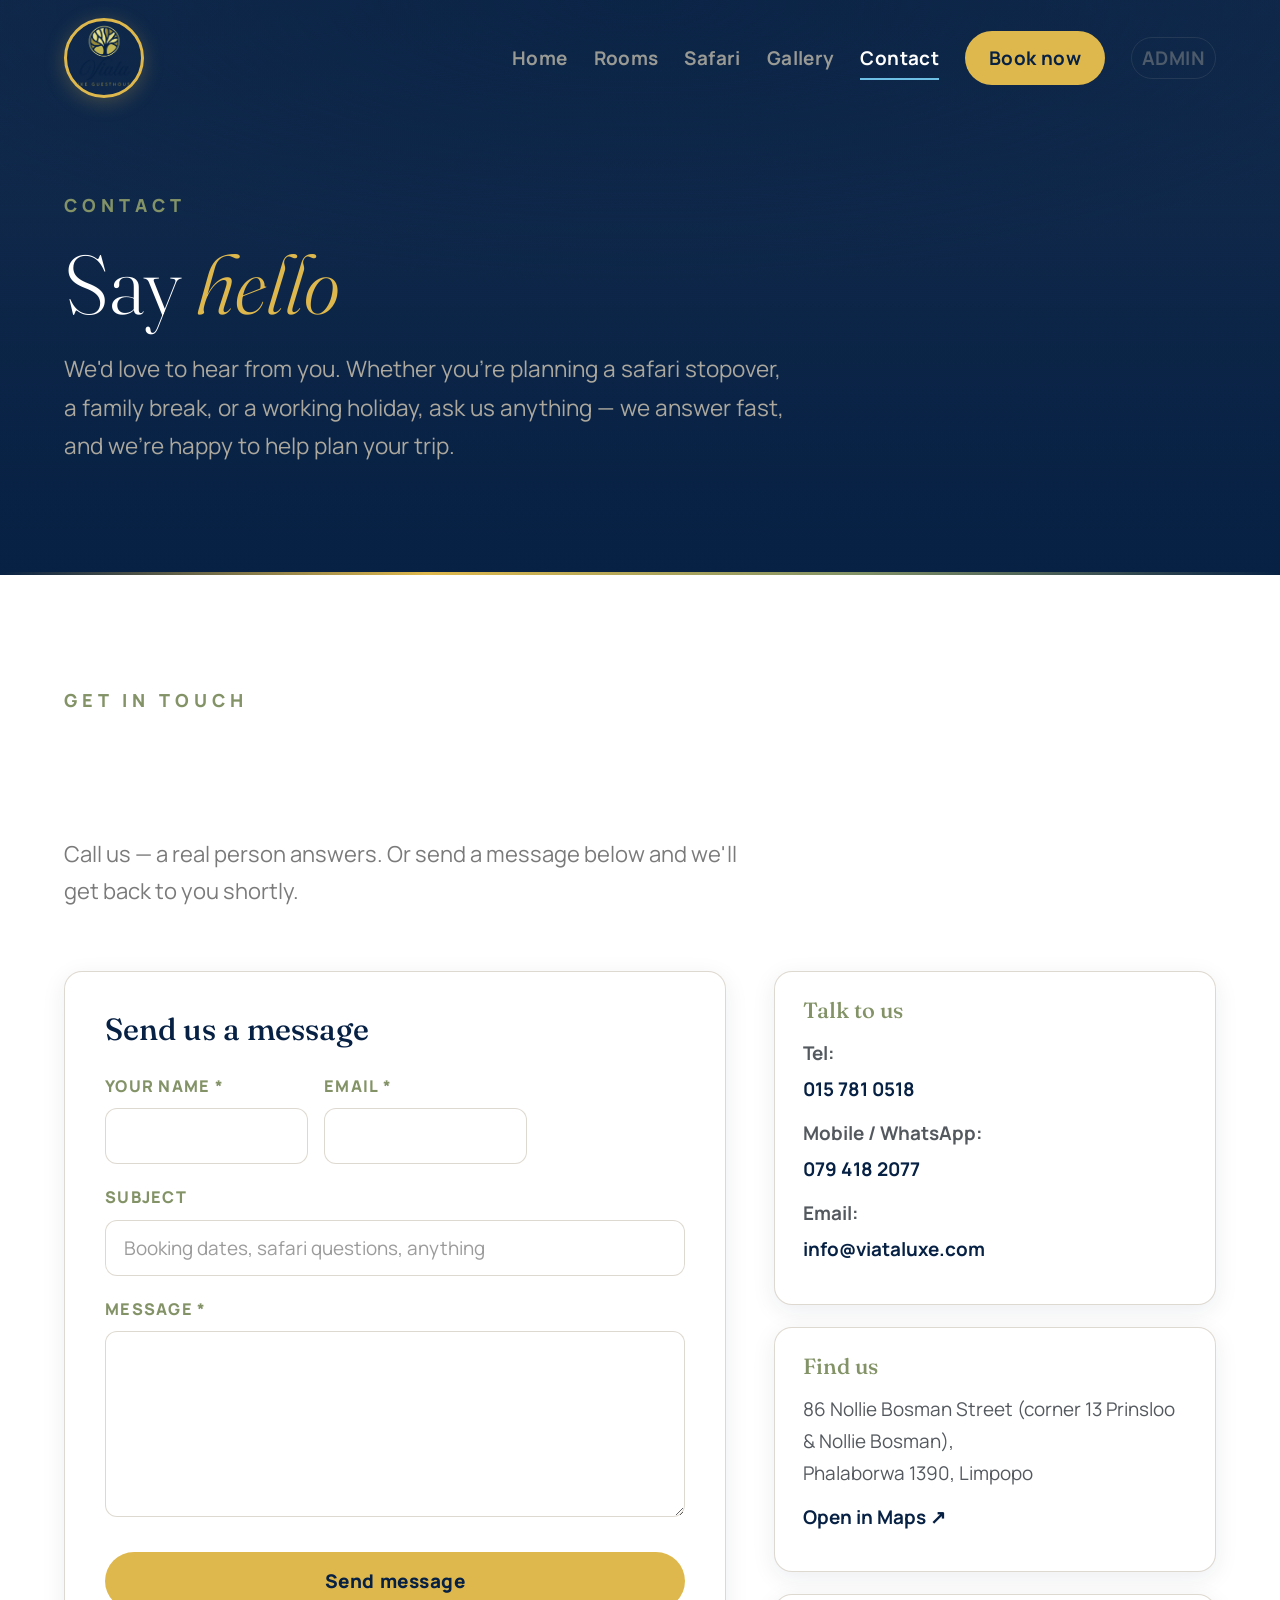
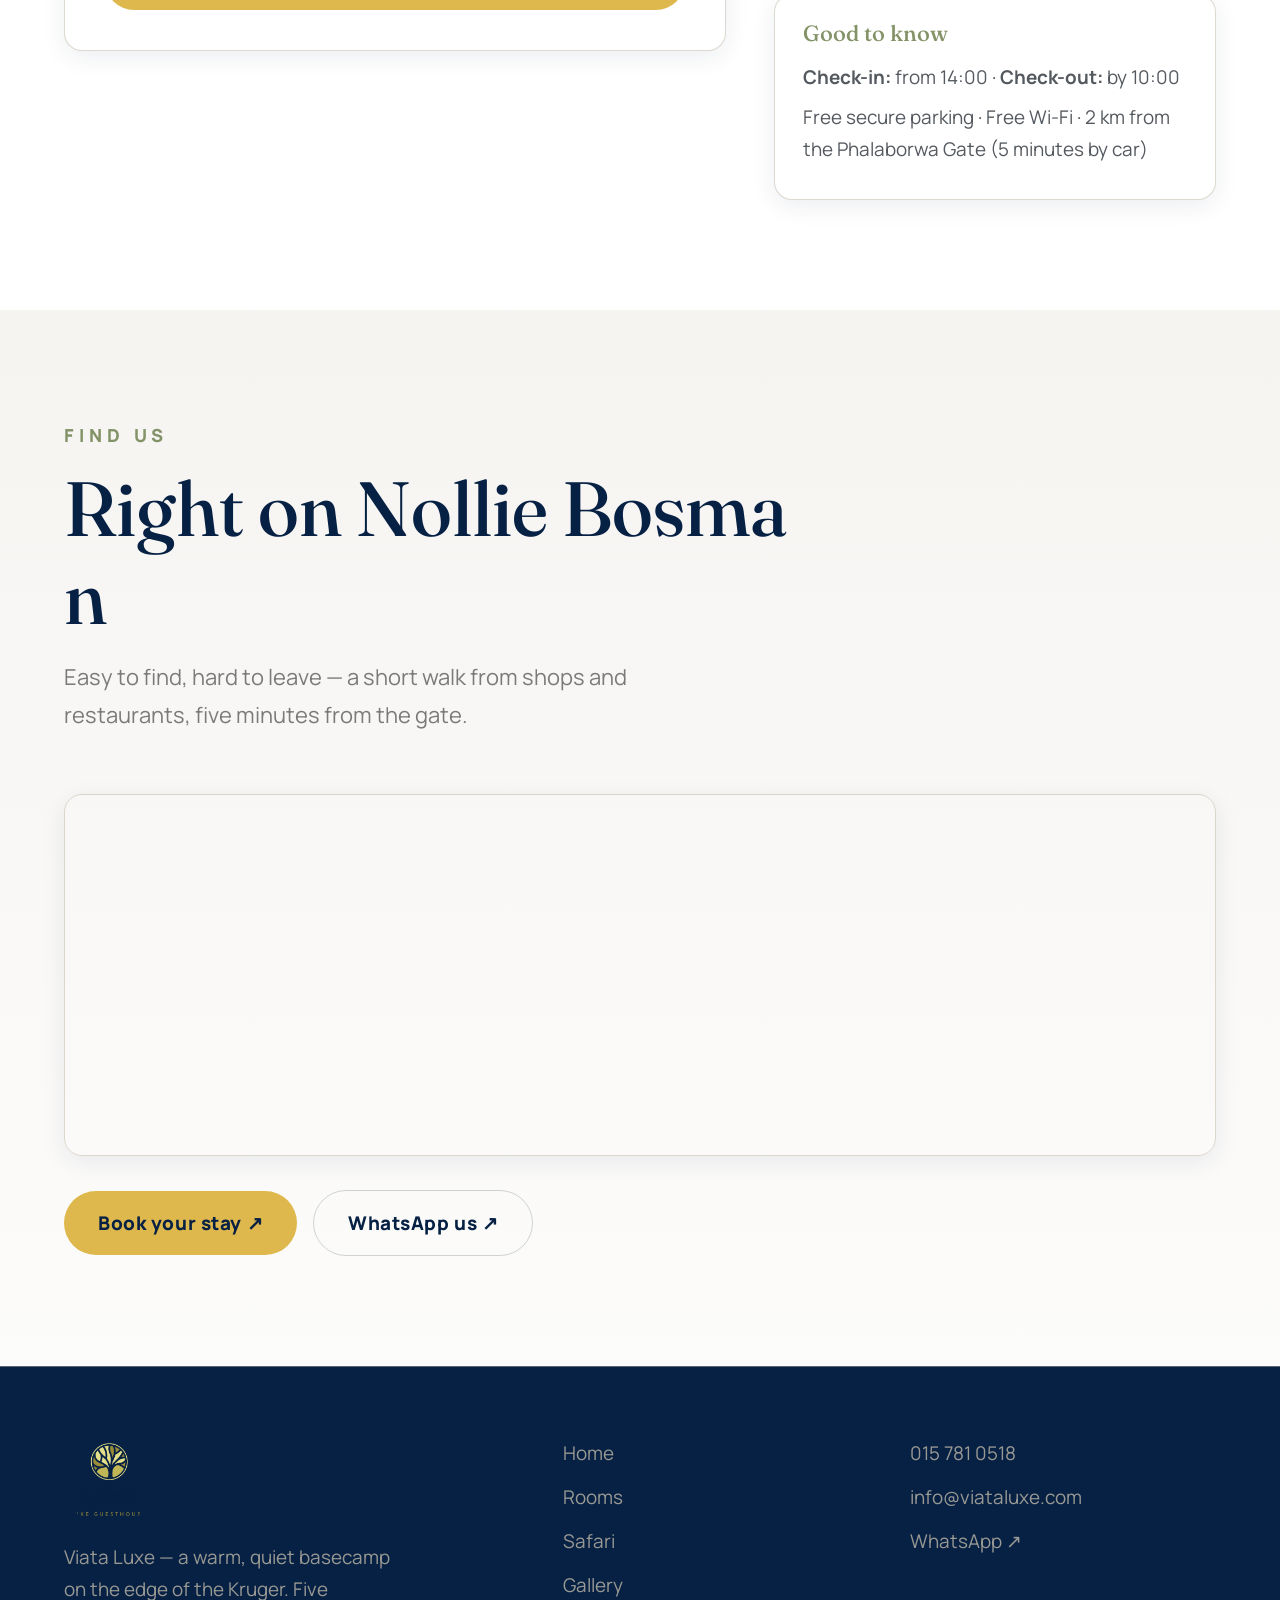
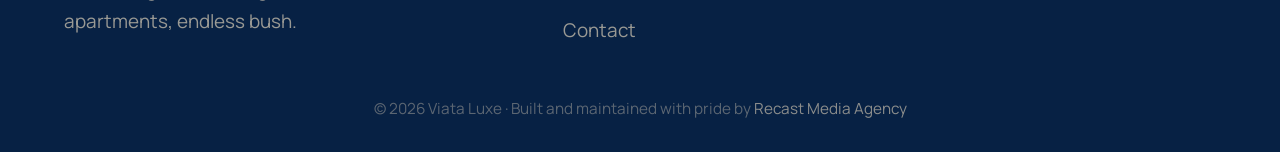
==== html/contact.html @ f4232fa0 "Add hero image slideshows to safari & gallery pages, admin nav link, responsive enhancements - Added" ====
<!DOCTYPE html>
<html lang="en">
<head>
  <meta charset="UTF-8">
  <meta name="viewport" content="width=device-width, initial-scale=1.0">
  <title>Contact — Viata Luxe · Self-Catering Apartments in Phalaborwa</title>
  <meta name="description" content="Contact Viata Luxe in Phalaborwa — call 015 781 0518, WhatsApp 079 418 2077 or write to info@viataluxe.com. 86 Nollie Bosman Street, Phalaborwa 1390, 2 km from the Kruger's Phalaborwa Gate.">
  <meta name="theme-color" content="#072144">
  <link rel="icon" type="image/png" href="../images/logo-official.png">
  <link rel="preconnect" href="https://fonts.googleapis.com">
  <link rel="preconnect" href="https://fonts.gstatic.com" crossorigin>
  <link href="https://fonts.googleapis.com/css2?family=Fraunces:ital,opsz,wght@0,9..144,300..700;1,9..144,300..700&family=Manrope:wght@300..800&display=swap" rel="stylesheet">
  <link rel="stylesheet" href="../css/style.css">
</head>
<body>
  <a class="skip-link" href="#main">Skip to content</a>
  <div class="progress" aria-hidden="true"><span id="progressBar"></span></div>

  <header class="nav" id="nav">
    <div class="nav__inner">
      <a class="nav__brand" href="index.html" aria-label="Viata Luxe — home">
        <img class="nav__logo" src="../images/logo-official.png" alt="Viata Luxe Guesthouse" width="80" height="80">

      </a>
      <button class="nav__toggle" id="navToggle" aria-expanded="false" aria-controls="navMenu" aria-label="Open menu">
        <span></span><span></span><span></span>
      </button>
      <nav class="nav__menu" id="navMenu" aria-label="Primary">
        <a href="index.html">Home</a>
        <a href="rooms.html">Rooms</a>
        <a href="safari.html">Safari</a>
        <a href="gallery.html">Gallery</a>
        <a href="contact.html" aria-current="page">Contact</a>
        <a href="contact.html" class="nav__cta">Book now</a>
        <a href="admin/" class="nav__admin" aria-label="Admin area">Admin</a>
      </nav>
    </div>
  </header>

  <main id="main">

    <!-- ============ Page hero ============ -->
    <section class="page-hero" aria-label="Contact Viata Luxe">
      <div class="page-hero__inner">
        <p class="eyebrow">Contact</p>
        <h1 class="page-hero__title">Say <em>hello</em></h1>
        <p class="page-hero__lede">We'd love to hear from you. Whether you're planning a safari stopover, a family break, or a working holiday, ask us anything — we answer fast, and we're happy to help plan your trip.</p>
      </div>
    </section>

    <!-- ============ Contact ============ -->
    <section class="chapter" id="contact">
      <div class="chapter__inner">
        <div class="chapter__head">
          <p class="eyebrow">Get in touch</p>
          <h2 class="chapter__title chars">We answer <em>fast</em></h2>
          <p class="chapter__lede reveal">Call us — a real person answers. Or send a message below and we'll get back to you shortly.</p>
        </div>

        <div class="contact__grid">
          <form class="book__form reveal" id="contactForm" novalidate>
            <h3>Send us a message</h3>
            <div class="book__row">
              <div class="book__field">
                <label for="f-name">Your name <span aria-hidden="true">*</span></label>
                <input type="text" id="f-name" name="name" autocomplete="name" required>
              </div>
              <div class="book__field">
                <label for="f-email">Email <span aria-hidden="true">*</span></label>
                <input type="email" id="f-email" name="email" autocomplete="email" required>
              </div>
            </div>
            <div class="book__field">
              <label for="f-subject">Subject</label>
              <input type="text" id="f-subject" name="subject" placeholder="Booking dates, safari questions, anything">
            </div>
            <div class="book__field">
              <label for="f-message">Message <span aria-hidden="true">*</span></label>
              <textarea id="f-message" name="message" rows="6" required></textarea>
            </div>
            <button type="submit" class="btn btn--gold">Send message</button>
            <p class="book__form-note" id="contactNote" role="alert" hidden>Thank you! Your message is on its way — we'll get back to you shortly. (Need us sooner? Call or WhatsApp us.)</p>
          </form>

          <aside class="book__aside">
            <div class="book__card reveal">
              <h3>Talk to us</h3>
              <p><strong>Tel:</strong> <a href="tel:+27157810518">015 781 0518</a></p>
              <p><strong>Mobile / WhatsApp:</strong> <a href="tel:+27794182077">079 418 2077</a></p>
              <p><strong>Email:</strong> <a href="mailto:info@viataluxe.com">info@viataluxe.com</a></p>
            </div>
            <div class="book__card reveal">
              <h3>Find us</h3>
              <p>86 Nollie Bosman Street (corner 13 Prinsloo &amp; Nollie Bosman),<br>Phalaborwa 1390, Limpopo</p>
              <p><a href="https://www.google.com/maps?q=86%20Nollie%20Bosman%20Street%2C%20Phalaborwa%2C%201390&output=embed" target="_blank" rel="noopener">Open in Maps ↗</a></p>
            </div>
            <div class="book__card reveal">
              <h3>Good to know</h3>
              <p><strong>Check-in:</strong> from 14:00 · <strong>Check-out:</strong> by 10:00</p>
              <p>Free secure parking · Free Wi-Fi · 2 km from the Phalaborwa Gate (5 minutes by car)</p>
            </div>
          </aside>
        </div>
      </div>
    </section>

    <!-- ============ Map ============ -->
    <section class="chapter chapter--soft" id="map">
      <div class="chapter__inner">
        <div class="chapter__head">
          <p class="eyebrow">Find us</p>
          <h2 class="chapter__title chars">Right on <em>Nollie Bosman</em></h2>
          <p class="chapter__lede reveal">Easy to find, hard to leave — a short walk from shops and restaurants, five minutes from the gate.</p>
        </div>
        <div class="book__map reveal">
          <iframe src="https://www.google.com/maps?q=86%20Nollie%20Bosman%20Street%2C%20Phalaborwa%2C%201390&output=embed" title="Map — Viata Luxe, 86 Nollie Bosman Street, Phalaborwa" width="100%" height="360" style="border: 0;" loading="lazy" referrerpolicy="no-referrer-when-downgrade" allowfullscreen></iframe>
        </div>
        <div class="room__actions reveal" style="margin-top: 34px;">
          <a class="btn btn--gold" href="https://book.nightsbridge.com/38331" target="_blank" rel="noopener">Book your stay ↗</a>
          <a class="btn btn--ghost" href="https://wa.me/27794182077" target="_blank" rel="noopener">WhatsApp us ↗</a>
        </div>
      </div>
    </section>

  </main>

  <footer class="footer">
    <div class="footer__inner">
      <div class="footer__brand">
        <img class="footer__logo" src="../images/logo-official.png" alt="Viata Luxe Guesthouse" width="90" height="90">
        <p>Viata Luxe — a warm, quiet basecamp on the edge of the Kruger. Five apartments, endless bush.</p>
      </div>
      <nav class="footer__nav" aria-label="Footer">
        <a href="index.html">Home</a>
        <a href="rooms.html">Rooms</a>
        <a href="safari.html">Safari</a>
        <a href="gallery.html">Gallery</a>
        <a href="contact.html">Contact</a>
      </nav>
      <div class="footer__contact">
        <a href="tel:+27157810518">015 781 0518</a>
        <a href="mailto:info@viataluxe.com">info@viataluxe.com</a>
        <a href="https://wa.me/27794182077" target="_blank" rel="noopener">WhatsApp ↗</a>
      </div>
    </div>
    <p class="footer__base">© <span id="year">2026</span> Viata Luxe · Built and maintained with pride by <a href="https://recastmedia.agency" target="_blank" rel="noopener">Recast Media Agency</a></p>
  </footer>

  <!-- Lightbox -->
  <div class="lightbox" id="lightbox" hidden>
    <button class="lightbox__close" id="lightboxClose" aria-label="Close gallery">✕</button>
    <button class="lightbox__nav lightbox__nav--prev" id="lightboxPrev" aria-label="Previous photo">‹</button>
    <figure class="lightbox__figure">
      <img id="lightboxImg" src="" alt="">
      <figcaption id="lightboxCaption"></figcaption>
    </figure>
    <button class="lightbox__nav lightbox__nav--next" id="lightboxNext" aria-label="Next photo">›</button>
  </div>

  <button class="to-top" id="toTop" aria-label="Back to top" title="Back to top">↑</button>

  <script>
    (function () {
      var form = document.getElementById('contactForm');
      if (!form) { return; }
      var note = document.getElementById('contactNote');
      var nameEl = form.querySelector('#f-name');
      var emailEl = form.querySelector('#f-email');
      var subjectEl = form.querySelector('#f-subject');
      var messageEl = form.querySelector('#f-message');
      function clearErrors() {
        var invalid = form.querySelectorAll('[aria-invalid]');
        for (var i = 0; i < invalid.length; i++) { invalid[i].removeAttribute('aria-invalid'); }
      }
      function fail(message, field) {
        note.hidden = false;
        note.textContent = message;
        if (field) {
          field.setAttribute('aria-invalid', 'true');
          field.setAttribute('aria-describedby', 'contactNote');
          field.focus();
        }
      }
      form.addEventListener('submit', function (e) {
        e.preventDefault();
        var name = nameEl.value.trim();
        var email = emailEl.value.trim();
        var subject = subjectEl.value.trim();
        var message = messageEl.value.trim();
        clearErrors();
        if (!name) { fail('Please tell us your name so we know who to thank.', nameEl); return; }
        if (!email || !/^[^\s@]+@[^\s@]+\.[^\s@]+$/.test(email)) { fail('Please add a valid email address so we can reply to you.', emailEl); return; }
        if (!message) { fail('Tell us a little about what you need — even just "hello".', messageEl); return; }
        var body = 'Name: ' + name + '\nEmail: ' + email + '\n\n' + message;
        var href = 'mailto:info@viataluxe.com?subject=' + encodeURIComponent(subject || 'Enquiry from the Viata Luxe website') + '&body=' + encodeURIComponent(body);
        window.location.href = href;
        note.hidden = false;
        note.textContent = 'Thank you! Your message is on its way — we\'ll get back to you shortly. (Need us sooner? Call or WhatsApp us.)';
        form.reset();
      });
    })();
  </script>

  <script src="https://unpkg.com/lenis@1.3.7/dist/lenis.min.js"></script>
  <script src="https://cdn.jsdelivr.net/npm/gsap@3.12.5/dist/gsap.min.js"></script>
  <script src="https://cdn.jsdelivr.net/npm/gsap@3.12.5/dist/ScrollTrigger.min.js"></script>
  <script src="../js/main.js"></script>
</body>
</html>
---- css/style.css ----
/* ==========================================================================
   Viata Luxe — multipage stylesheet (light theme)
   Palette (Elementor, exact): #6EC1E4 #54595F #7A7A7A #61CE70 #C3BBAA
                                #072144 #DFB84D #839367 + #FFFFFF
   rgba() used ONLY with: rgb(7,33,68) rgb(223,184,77) rgb(195,187,170)
                          rgb(131,147,103) rgb(110,193,228) rgb(84,89,95)
                          rgb(122,122,122) rgb(97,206,112)
   ========================================================================== */

:root {
  --navy: #072144;
  --navy-92: rgba(7, 33, 68, 0.92);
  --navy-85: rgba(7, 33, 68, 0.85);
  --navy-65: rgba(7, 33, 68, 0.65);
  --navy-08: rgba(7, 33, 68, 0.08);
  --navy-06: rgba(7, 33, 68, 0.06);

  --gold: #DFB84D;
  --gold-45: rgba(223, 184, 77, 0.45);
  --gold-35: rgba(223, 184, 77, 0.35);
  --gold-85: rgba(223, 184, 77, 0.85);

  --sage: #839367;
  --sage-25: rgba(131, 147, 103, 0.25);
  --sage-12: rgba(131, 147, 103, 0.12);

  --taupe: #C3BBAA;
  --taupe-55: rgba(195, 187, 170, 0.55);
  --taupe-45: rgba(195, 187, 170, 0.45);
  --taupe-30: rgba(195, 187, 170, 0.3);
  --taupe-16: rgba(195, 187, 170, 0.16);
  --taupe-12: rgba(195, 187, 170, 0.12);
  --taupe-05: rgba(195, 187, 170, 0.05);

  --sky: #6EC1E4;
  --sky-25: rgba(110, 193, 228, 0.25);

  --success: #61CE70;
  --success-30: rgba(97, 206, 112, 0.3);

  --text: #54595F;
  --muted: #7A7A7A;
  --white: #FFFFFF;

  --line: var(--taupe-55);
  --line-strong: rgba(84, 89, 95, 0.25);
  --line-faint: var(--taupe-30);

  --shadow-sm: 0 6px 24px rgba(7, 33, 68, 0.08);
  --shadow-md: 0 16px 44px rgba(7, 33, 68, 0.12);
  --shadow-gold: 0 10px 30px var(--gold-35);

  --radius: 18px;
  --font-display: "Fraunces", Georgia, serif;
  --font-body: "Manrope", "Segoe UI", sans-serif;
  --ease: cubic-bezier(0.22, 1, 0.36, 1);
}

/* ---------- Base ---------- */
*, *::before, *::after { box-sizing: border-box; margin: 0; padding: 0; }
html { scroll-behavior: smooth; scroll-padding-top: 90px; font-size: 18px; }
body {
  font-family: var(--font-body);
  background: var(--white);
  color: var(--text);
  line-height: 1.7;
  -webkit-font-smoothing: antialiased;
  overflow-x: hidden;
}
img { max-width: 100%; display: block; }
a { color: var(--navy); text-decoration: none; transition: color 0.25s; }
a:hover { color: var(--sage); }
h1, h2, h3, h4 { font-family: var(--font-display); color: var(--navy); line-height: 1.15; font-weight: 500; }
ul, ol { list-style: none; }
button { font-family: inherit; cursor: pointer; }
.sr-only {
  position: absolute; width: 1px; height: 1px; margin: -1px; padding: 0;
  overflow: hidden; clip: rect(0 0 0 0); white-space: nowrap; border: 0;
}

.skip-link {
  position: fixed; top: -60px; left: 16px; z-index: 600;
  background: var(--navy); color: var(--white); padding: 12px 22px;
  border-radius: 999px; font-weight: 700; font-size: 1rem;
  transition: top 0.3s var(--ease);
}
.skip-link:focus { top: 14px; color: var(--white); }

a:focus-visible, button:focus-visible, [tabindex]:focus-visible,
input:focus-visible, select:focus-visible, textarea:focus-visible {
  outline: 2px solid var(--gold); outline-offset: 3px; border-radius: 4px;
}

/* ---------- Back to top ---------- */
.to-top {
  position: fixed; right: 22px; bottom: 22px; z-index: 250;
  width: 52px; height: 52px; border: 0; border-radius: 50%;
  background: var(--gold); color: var(--navy);
  font-size: 1.3rem; font-weight: 800; line-height: 1;
  box-shadow: var(--shadow-md); cursor: pointer;
  opacity: 0; transform: translateY(14px); pointer-events: none;
  transition: opacity 0.35s var(--ease), transform 0.35s var(--ease), background 0.25s, color 0.25s;
}
.to-top.is-visible { opacity: 1; transform: none; pointer-events: auto; }
.to-top:hover { background: var(--sage); color: var(--white); }

/* ---------- Progress bar ---------- */
.progress { position: fixed; top: 0; left: 0; right: 0; height: 3px; z-index: 300; background: transparent; }
#progressBar {
  display: block; width: 0%; height: 100%;
  background: linear-gradient(90deg, var(--gold), var(--sage));
}

/* ---------- Navigation ---------- */
.nav {
  position: fixed; top: 0; left: 0; right: 0; z-index: 200;
  padding: 18px 0; transition: padding 0.35s var(--ease), background 0.35s, box-shadow 0.35s;
}
.nav.is-scrolled {
  padding: 8px 0;
  background: var(--navy-92);
  backdrop-filter: blur(12px);
  box-shadow: 0 4px 24px rgba(7, 33, 68, 0.35);
}
.nav__inner {
  max-width: 1200px; margin: 0 auto; padding: 0 24px;
  display: flex; align-items: center; justify-content: space-between; gap: 16px;
}
.nav__brand { display: flex; align-items: center; gap: 12px; color: var(--taupe); }
.nav__brand:hover { color: var(--taupe); }
.nav__logo {
  flex-shrink: 0; width: 80px; height: 80px;
  border-radius: 50%; object-fit: cover;
  border: 3px solid var(--gold);
  box-shadow: 0 4px 20px rgba(223, 184, 77, 0.25);
  transition: transform 0.4s var(--ease), box-shadow 0.4s var(--ease), border-color 0.4s var(--ease);
  position: relative; z-index: 210;
}
.nav__logo:hover {
  transform: scale(1.12) rotate(3deg);
  box-shadow: 0 6px 30px rgba(223, 184, 77, 0.45), 0 0 0 6px rgba(223, 184, 77, 0.15);
  border-color: var(--sage);
}
.nav__menu { display: flex; align-items: center; gap: 26px; }
.nav__menu a {
  color: rgba(195, 187, 170, 0.78); font-size: 1.05rem; font-weight: 700; letter-spacing: 0.02em;
  position: relative; padding: 6px 0;
}
.nav__menu a::after {
  content: ""; position: absolute; left: 0; bottom: 0; height: 2px; width: 0%;
  background: var(--sky); transition: width 0.3s var(--ease);
}
.nav__menu a:hover { color: var(--white); }
.nav__menu a:hover::after, .nav__menu a.is-active::after,
.nav__menu a[aria-current="page"]::after { width: 100%; }
.nav__menu a[aria-current="page"], .nav__menu a.is-active { color: var(--white); }
.nav__cta {
  background: var(--gold); color: var(--navy) !important; border-radius: 999px;
  padding: 11px 24px !important; font-weight: 800; font-size: 1rem;
}
.nav__cta:hover { background: var(--sage); color: var(--white) !important; }
.nav__admin {
  font-size: 0.72rem; font-weight: 600; letter-spacing: 0.08em; text-transform: uppercase;
  color: rgba(195, 187, 170, 0.35) !important; padding: 4px 10px !important;
  border: 1px solid rgba(195, 187, 170, 0.12); border-radius: 999px;
  transition: color 0.3s, border-color 0.3s, background 0.3s;
}
.nav__admin:hover {
  color: var(--white) !important; border-color: var(--gold); background: rgba(223, 184, 77, 0.12);
}
.nav__toggle {
  display: none; background: none; border: 0; width: 46px; height: 46px;
  flex-direction: column; justify-content: center; gap: 8px; padding: 10px;
}
.nav__toggle span { display: block; height: 2.5px; background: var(--taupe); border-radius: 2px; transition: 0.3s var(--ease); }
.nav__toggle[aria-expanded="true"] span:nth-child(1) { transform: translateY(9px) rotate(45deg); }
.nav__toggle[aria-expanded="true"] span:nth-child(2) { opacity: 0; }
.nav__toggle[aria-expanded="true"] span:nth-child(3) { transform: translateY(-9px) rotate(-45deg); }

/* ---------- Buttons ---------- */
.btn {
  display: inline-block; border: 0; border-radius: 999px;
  font-family: var(--font-body); font-weight: 800; font-size: 1.05rem; letter-spacing: 0.03em;
  padding: 16px 34px; transition: transform 0.25s var(--ease), background 0.25s, color 0.25s, box-shadow 0.25s, border-color 0.25s;
  text-align: center;
}
.btn--gold { background: var(--gold); color: var(--navy); position: relative; overflow: hidden; }
.btn--gold::after { content: ""; position: absolute; top: 0; bottom: 0; left: -60%; width: 38%; background: linear-gradient(105deg, rgba(255, 255, 255, 0) 0%, rgba(255, 255, 255, 0.55) 50%, rgba(255, 255, 255, 0) 100%); transform: skewX(-18deg); transition: left 0.7s var(--ease); }
.btn--gold:hover::after { left: 130%; }
.btn--gold:hover { background: var(--gold-85); color: var(--navy); transform: translateY(-2px); box-shadow: var(--shadow-gold); }
.btn--ghost { border: 1.5px solid var(--line-strong); color: var(--navy); background: transparent; }
.btn--ghost:hover { border-color: var(--navy); color: var(--navy); background: var(--navy-06); transform: translateY(-2px); }
.btn--breath { animation: breath 3.2s var(--ease) infinite; }
@keyframes breath {
  0%, 100% { box-shadow: 0 0 0 0 var(--gold-45); }
  50% { box-shadow: 0 0 0 16px rgba(223, 184, 77, 0); }
}

/* ---------- Hero (home) ---------- */
.hero {
  position: relative; height: 100vh; min-height: 640px; overflow: hidden;
  display: grid; place-items: center; isolation: isolate;
  padding-top: 90px;
}
.hero__layer { position: absolute; inset: 0; width: 100%; height: 110%; object-fit: cover; will-change: transform; }
.hero__layer--sky {
  background: linear-gradient(180deg, rgba(7, 33, 68, 1) 0%, rgba(7, 33, 68, 0.96) 45%, rgba(7, 33, 68, 0.9) 100%);
}
.hero__layer--back { z-index: 1; }
.hero__layer--mid { z-index: 2; }
.hero__layer--fore { z-index: 3; opacity: 0.92; }

/* Hero slideshow (index) */
.hero__slides { position: absolute; inset: 0; z-index: 1; margin: 0; }
.hero__slide { position: absolute; inset: 0; margin: 0; opacity: 0; visibility: hidden; transition: opacity 1.2s var(--ease), visibility 1.2s; }
.hero__slide.is-active { opacity: 1; visibility: visible; }
.hero__slide img { width: 100%; height: 100%; object-fit: cover; transform: scale(1.001); }
.js .hero__slide.is-active img { animation: kenburns 8s var(--ease) both; }

.hero__slidebar { position: absolute; left: 0; right: 0; bottom: 48px; z-index: 6; max-width: 860px; margin: 0 auto; padding: 0 24px; text-align: center; }
.hero__slidebar-caption { margin: 0 0 18px; font: italic 1.15rem/1.5 var(--font-serif); color: var(--taupe); text-shadow: 0 2px 18px rgba(7, 33, 68, 0.55); transition: opacity 0.45s var(--ease); }
.hero__slidebar-caption.is-fading { opacity: 0; }
.hero__slidebar-track { display: block; height: 2px; max-width: 420px; margin: 0 auto; background: rgba(195, 187, 170, 0.35); border-radius: 2px; overflow: hidden; }
.hero__slidebar-fill { display: block; height: 100%; width: 0; background: linear-gradient(90deg, var(--gold), var(--sage)); border-radius: 2px; }
.hero__dots { display: flex; justify-content: center; gap: 10px; }
.hero__dot { width: 9px; height: 9px; padding: 0; border: 0; border-radius: 50%; background: rgba(195, 187, 170, 0.45); cursor: pointer; transition: background 0.3s var(--ease), transform 0.3s var(--ease), width 0.3s var(--ease), border-radius 0.3s var(--ease); }
.hero__dot:hover { background: var(--taupe); transform: scale(1.15); }
.hero__dot.is-active { width: 26px; border-radius: 5px; background: var(--gold); transform: none; }

.hero__veil {
  position: absolute; inset: 0; z-index: 4;
  background:
    radial-gradient(80% 60% at 50% 30%, transparent 0%, rgba(7, 33, 68, 0.35) 70%, rgba(7, 33, 68, 0.75) 100%),
    linear-gradient(180deg, rgba(7, 33, 68, 0.45) 0%, transparent 30%, rgba(7, 33, 68, 0.1) 55%, rgba(7, 33, 68, 0.82) 100%);
}
.hero__content { position: relative; z-index: 5; max-width: 880px; padding: 0 24px; text-align: center; }
.eyebrow {
  font-size: 1rem; font-weight: 800; letter-spacing: 0.28em; text-transform: uppercase;
  color: var(--sage);
}
.hero__eyebrow { color: var(--gold); margin-bottom: 24px; }
.hero__title {
  font-size: clamp(3.2rem, 9vw, 7rem); font-weight: 300; color: var(--white);
  text-shadow: 0 6px 40px rgba(7, 33, 68, 0.55);
}
.hero__title em { font-style: italic; color: var(--gold); }
.hero__sub {
  margin: 24px auto 34px; max-width: 680px;
  font-size: clamp(1.1rem, 2.2vw, 1.35rem); color: rgba(195, 187, 170, 0.88);
}
.hero__cta { display: flex; gap: 16px; justify-content: center; flex-wrap: wrap; margin-bottom: 80px; }
.hero .btn--ghost { border-color: rgba(195, 187, 170, 0.6); color: var(--white); }
.hero .btn--ghost:hover { border-color: var(--gold); color: var(--gold); background: transparent; }
.hero__checkpoint {
  margin: 44px auto 0; display: inline-flex; align-items: center; gap: 10px;
  font-size: 1.05rem; color: rgba(195, 187, 170, 0.88);
}
.hero__checkpoint-pin {
  width: 12px; height: 12px; border-radius: 50%;
  background: var(--sky); box-shadow: 0 0 0 6px var(--sky-25);
  animation: pin 2.4s var(--ease) infinite;
}
@keyframes pin { 0%, 100% { transform: scale(1); } 50% { transform: scale(1.25); } }
.counter { font-weight: 800; color: var(--gold); font-size: 1.15rem; }
.hero__scroll {
  position: absolute; z-index: 5; bottom: 26px; left: 50%; transform: translateX(-50%);
  font-size: 0.85rem; letter-spacing: 0.3em; text-transform: uppercase; color: rgba(195, 187, 170, 0.78);
}
.hero__scroll::after {
  content: ""; display: block; width: 1px; height: 44px; margin: 10px auto 0;
  background: linear-gradient(180deg, var(--gold), transparent);
  animation: drip 1.8s var(--ease) infinite;
}
@keyframes drip { 0% { transform: scaleY(0); transform-origin: top; } 55% { transform: scaleY(1); transform-origin: top; } 100% { transform: scaleY(0); transform-origin: bottom; } }
@keyframes kenburns { 0% { transform: scale(1.001); } 100% { transform: scale(1.1); } }

/* ---------- Sub-hero (inner pages) ---------- */
.page-hero {
  position: relative; padding: 190px 0 110px; overflow: hidden; isolation: isolate;
  background:
    radial-gradient(90% 70% at 50% 0%, rgba(7, 33, 68, 0.55) 0%, transparent 70%),
    linear-gradient(180deg, var(--navy-92) 0%, var(--navy) 100%);
}
.page-hero::before {
  content: ""; position: absolute; inset: 0; z-index: 1;
  background: linear-gradient(180deg, rgba(7,33,68,0.55) 0%, rgba(7,33,68,0.35) 40%, rgba(7,33,68,0.7) 100%);
}
.page-hero::after {
  content: ""; position: absolute; left: 0; right: 0; bottom: 0; height: 3px; z-index: 4;
  background: linear-gradient(90deg, transparent, var(--gold), var(--sage), transparent);
}

/* Background image slideshow for page-hero */
.page-hero__slides {
  position: absolute; inset: 0; z-index: 0;
}
.page-hero__slide {
  position: absolute; inset: 0; margin: 0; opacity: 0; visibility: hidden;
  transition: opacity 1.4s var(--ease), visibility 1.4s;
}
.page-hero__slide.is-active { opacity: 1; visibility: visible; }
.page-hero__slide img {
  width: 100%; height: 100%; object-fit: cover;
  transform: scale(1.001);
}
.js .page-hero__slide.is-active img {
  animation: kenburns 12s var(--ease) both;
}

.page-hero__inner { max-width: 1200px; margin: 0 auto; padding: 0 24px; position: relative; z-index: 3; }
.page-hero__title {
  font-size: clamp(2.6rem, 6.5vw, 5rem); font-weight: 300; color: var(--white); margin: 16px 0 18px;
}
.page-hero__title em { font-style: italic; color: var(--gold); }
.page-hero__lede {
  max-width: 720px; font-size: 1.25rem; color: rgba(195, 187, 170, 0.88);
}

/* ---------- Chapters ---------- */
.chapter { padding: 110px 0; }
.chapter--soft { background: linear-gradient(180deg, var(--taupe-16), var(--taupe-05)); }
.chapter__inner { max-width: 1200px; margin: 0 auto; padding: 0 24px; }
.chapter__head { margin-bottom: 60px; max-width: 760px; }
.chapter__title { font-size: clamp(2.4rem, 6vw, 4.4rem); margin: 14px 0 18px; }
.chapter__title em { font-style: italic; color: var(--gold); }
.chapter__lede { color: var(--muted); font-size: 1.22rem; max-width: 680px; }
.lead { font-size: 1.35rem; color: var(--navy); }

/* Char-level title reveal */
.char {
  display: inline-block; opacity: 0; transform: translateY(0.55em) rotate(2deg);
  transition: opacity 0.6s var(--ease), transform 0.6s var(--ease);
}
.is-visible .char { opacity: 1; transform: none; }

/* Scroll reveals (only when JS active) */
.js .reveal { opacity: 0; transform: translateY(34px); transition: opacity 0.9s var(--ease), transform 0.9s var(--ease); }
.js .reveal-left { opacity: 0; transform: translateX(-46px); transition: opacity 0.9s var(--ease), transform 0.9s var(--ease); }
.js .reveal-right { opacity: 0; transform: translateX(46px); transition: opacity 0.9s var(--ease), transform 0.9s var(--ease); }
.js .reveal.is-visible, .js .reveal-left.is-visible, .js .reveal-right.is-visible {
  opacity: 1; transform: none;
}

/* ---------- Place ---------- */
.place__grid {
  display: grid; grid-template-columns: 1.05fr 0.9fr 0.9fr; gap: 40px; align-items: center;
}
.place__copy p { margin: 0 0 20px; font-size: 1.08rem; }
.place__list { margin: 28px 0 32px; display: grid; gap: 14px; }
.place__list li { padding-left: 28px; position: relative; font-size: 1.05rem; }
.place__list li::before {
  content: ""; position: absolute; left: 0; top: 0.5em; width: 10px; height: 10px;
  border-radius: 50%; background: var(--gold);
}
.place__list strong { color: var(--navy); }
.place__media { margin: 0; position: relative; border-radius: var(--radius); overflow: hidden; box-shadow: var(--shadow-sm); }
.place__media img { width: 100%; height: 100%; object-fit: cover; aspect-ratio: 4 / 5; transition: transform 1.2s var(--ease); }
.place__media:hover img { transform: scale(1.05); }
.place__media--tall img { aspect-ratio: 3 / 4; }
.place__media figcaption {
  position: absolute; left: 16px; bottom: 14px; font-size: 0.95rem;
  color: var(--white); background: var(--navy-65); backdrop-filter: blur(6px);
  padding: 6px 14px; border-radius: 999px; border: 1px solid var(--taupe-45);
}

/* ---------- Rooms (full) ---------- */
.rooms__list { display: grid; gap: 110px; }
.room { display: grid; grid-template-columns: 1fr 1fr; gap: 64px; align-items: center; }
.room--flip .room__media { order: 2; }
.room--flip .room__body { order: 1; }
.room__media { position: relative; border-radius: var(--radius); overflow: hidden; box-shadow: var(--shadow-sm); }
.room__photos {
  display: block; width: 100%; padding: 0; border: 0; background: none; border-radius: var(--radius);
  position: relative; overflow: hidden;
}
.room__photos img { width: 100%; aspect-ratio: 4 / 3; object-fit: cover; transition: transform 1.4s var(--ease), filter 0.4s; }
.room__photos::after {
  content: ""; position: absolute; inset: 14px; border: 1px solid var(--gold-45);
  border-radius: 12px; opacity: 0; transform: scale(1.04);
  transition: opacity 0.4s var(--ease), transform 0.4s var(--ease); pointer-events: none;
}
.room__photos:hover::after, .room__photos:focus-visible::after { opacity: 1; transform: none; }
.room__photos:hover img { transform: scale(1.06); filter: brightness(1.05); }
.room__photos-badge {
  position: absolute; right: 16px; top: 16px;
  background: var(--navy-85); backdrop-filter: blur(8px);
  border: 1px solid var(--taupe-45); border-radius: 999px;
  color: var(--white); font-size: 0.9rem; font-weight: 700; padding: 9px 18px;
  opacity: 0; transform: translateY(-6px); transition: 0.35s var(--ease);
}
.room__photos:hover .room__photos-badge, .room__photos:focus-visible .room__photos-badge { opacity: 1; transform: none; }
.room__rate {
  position: absolute; left: 16px; bottom: 16px; margin: 0;
  background: var(--gold); color: var(--navy);
  font-weight: 800; font-size: 1.25rem; padding: 11px 20px; border-radius: 12px;
  box-shadow: 0 10px 30px rgba(7, 33, 68, 0.35);
}
.room__rate span { font-size: 0.88rem; font-weight: 700; opacity: 0.75; }
.room__name { font-size: clamp(1.9rem, 3.8vw, 2.8rem); margin-bottom: 8px; }
.room__name span {
  display: block; font-family: var(--font-body); font-size: 0.9rem; font-weight: 800;
  letter-spacing: 0.24em; text-transform: uppercase; color: var(--sage); margin-top: 8px;
}
.room__meta { display: flex; flex-wrap: wrap; gap: 10px; margin: 14px 0 20px; }
.room__meta span {
  border: 1px solid var(--line); border-radius: 999px; padding: 6px 16px;
  font-size: 0.9rem; font-weight: 700; color: var(--muted);
}
.room__desc { margin: 0 0 20px; font-size: 1.05rem; }
.room__features { display: grid; gap: 12px; margin-bottom: 22px; }
.room__features li { padding-left: 28px; position: relative; font-size: 1.08rem; }
.room__features li::before {
  content: "✦"; position: absolute; left: 0; top: 0; color: var(--gold); font-size: 0.85em;
}
.room__features strong { color: var(--navy); }
.room__quote {
  margin: 0 0 26px; padding: 20px 22px; border-left: 3px solid var(--gold);
  background: var(--taupe-12); border-radius: 0 14px 14px 0;
  font-size: 1.05rem; font-style: italic;
}
.room__quote cite { display: block; margin-top: 8px; font-style: normal; font-weight: 700; color: var(--sage); font-size: 0.95rem; }
.room__avail {
  display: inline-flex; align-items: center; gap: 8px; margin: 0 0 20px;
  padding: 8px 16px; border-radius: 999px;
  border: 1px solid var(--success-30); background: rgba(97, 206, 112, 0.08);
  font-size: 0.92rem; font-weight: 700; color: var(--text);
}
.room__avail::before {
  content: ""; width: 8px; height: 8px; border-radius: 50%; background: var(--success);
  box-shadow: 0 0 0 4px var(--success-30);
}
.room__actions { display: flex; align-items: center; gap: 16px; flex-wrap: wrap; }
.room__fineprint { font-size: 0.88rem; color: var(--muted); }

/* ---------- Rooms teaser (home) ---------- */
.rooms__teaser { display: grid; grid-template-columns: repeat(3, 1fr); gap: 26px; }
.room-card {
  display: flex; flex-direction: column; overflow: hidden;
  border: 1px solid var(--line); border-radius: var(--radius);
  background: var(--white); box-shadow: var(--shadow-sm);
  transition: transform 0.4s var(--ease), box-shadow 0.4s, border-color 0.4s;
}
.room-card:hover { transform: translateY(-6px); box-shadow: var(--shadow-md); border-color: var(--gold-45); }
.room-card__media { position: relative; overflow: hidden; }
.room-card__media img { width: 100%; aspect-ratio: 4 / 3; object-fit: cover; transition: transform 1.3s var(--ease); }
.room-card:hover .room-card__media img { transform: scale(1.06); }
.room-card__rate {
  position: absolute; left: 14px; bottom: 14px; margin: 0;
  background: var(--gold); color: var(--navy); font-weight: 800; font-size: 1.1rem;
  padding: 8px 16px; border-radius: 10px;
}
.room-card__rate span { font-size: 0.82rem; font-weight: 700; opacity: 0.75; }
.room-card__body { display: flex; flex-direction: column; flex: 1; padding: 28px 28px 30px; }
.room-card__name { font-size: 1.7rem; margin-bottom: 6px; }
.room-card__name span {
  display: block; font-family: var(--font-body); font-size: 0.82rem; font-weight: 800;
  letter-spacing: 0.22em; text-transform: uppercase; color: var(--sage); margin-top: 6px;
}
.room-card__meta { display: flex; flex-wrap: wrap; gap: 8px; margin: 12px 0 16px; }
.room-card__meta span {
  border: 1px solid var(--line); border-radius: 999px; padding: 5px 14px;
  font-size: 0.85rem; font-weight: 700; color: var(--muted);
}
.room-card__desc { font-size: 1.05rem; margin: 0 0 22px; }
.room-card__actions { margin-top: auto; }

/* ---------- Amenities ---------- */
.amenities__grid { display: grid; grid-template-columns: 1.3fr 0.7fr; gap: 48px; align-items: center; margin-bottom: 70px; }
.amenities__chips { display: flex; flex-wrap: wrap; gap: 12px; }
.amenities__chips li {
  border: 1px solid var(--line); background: var(--white);
  border-radius: 999px; padding: 11px 22px; font-size: 1rem;
  opacity: 0; transform: scale(0.8);
  transition: opacity 0.5s var(--ease), transform 0.5s var(--ease), border-color 0.3s, color 0.3s, background 0.3s;
}
.amenities__chips li.is-in { opacity: 1; transform: none; }
.amenities__chips li:hover { border-color: var(--gold); color: var(--navy); background: rgba(223, 184, 77, 0.08); }
.amenities__media { margin: 0; border-radius: var(--radius); overflow: hidden; box-shadow: var(--shadow-sm); }
.amenities__media img { width: 100%; aspect-ratio: 1 / 1; object-fit: cover; }
.amenities__features { display: grid; grid-template-columns: repeat(3, 1fr); gap: 28px; }
.feature-card {
  border: 1px solid var(--line); border-radius: var(--radius); padding: 34px 30px;
  background: var(--white); box-shadow: var(--shadow-sm);
  transition: transform 0.4s var(--ease), border-color 0.4s, box-shadow 0.4s;
}
.feature-card:hover { transform: translateY(-6px); border-color: var(--gold-45); box-shadow: var(--shadow-md); }
.feature-card__icon { font-size: 1.8rem; color: var(--gold); }
.feature-card h3 { font-size: 1.5rem; margin: 14px 0 10px; }
.feature-card p { margin: 0; font-size: 1.05rem; }

/* ---------- Safari ---------- */
.safari__grid {
  display: grid; grid-template-columns: 1.1fr 0.6fr 0.6fr;
  gap: 28px; align-items: start; position: relative;
}
.safari__copy h3 { font-size: 1.7rem; margin: 0 0 14px; }
.safari__days { margin-top: 40px !important; }
.safari__services { display: grid; gap: 10px; margin: 18px 0 24px; }
.safari__services li { padding-left: 28px; position: relative; font-size: 1.08rem; }
.safari__services li::before { content: "✦"; position: absolute; left: 0; color: var(--gold); font-size: 0.85em; }
.safari__services strong { color: var(--navy); }
.safari__media { margin: 0; border-radius: var(--radius); overflow: hidden; box-shadow: var(--shadow-sm); }
.safari__media img { width: 100%; aspect-ratio: 4 / 5; object-fit: cover; transition: transform 1.2s var(--ease); }
.safari__media:hover img { transform: scale(1.05); }
.safari__media--a { grid-column: 2; grid-row: 1; }
.safari__media--b { grid-column: 3; grid-row: 1; }
.safari__media--c { grid-column: 2 / 4; grid-row: 2; }
.safari__media--c img { aspect-ratio: 16 / 8; }
.safari__giraffe {
  position: absolute; bottom: 12px; left: 0; width: 110px; height: 150px; z-index: 5;
  background-image: url("data:image/svg+xml,%3Csvg xmlns='http://www.w3.org/2000/svg' viewBox='0 0 120 160'%3E%3Cg fill='%23072144'%3E%3Crect x='14' y='92' width='8' height='68' rx='4'/%3E%3Crect x='30' y='92' width='8' height='68' rx='4'/%3E%3Crect x='72' y='92' width='8' height='68' rx='4'/%3E%3Crect x='88' y='92' width='8' height='68' rx='4'/%3E%3Cellipse cx='58' cy='80' rx='42' ry='24'/%3E%3Cpath d='M84 72 C96 70 104 58 106 46 L112 14 C112 8 108 6 104 8 L102 12 C100 20 96 30 90 40 L82 60 C80 66 82 70 84 72 Z'/%3E%3Cellipse cx='104' cy='12' rx='10' ry='6'/%3E%3Crect x='112' y='10' width='7' height='5' rx='2'/%3E%3Crect x='99' y='4' width='2.5' height='6' rx='1'/%3E%3Crect x='107' y='3' width='2.5' height='7' rx='1'/%3E%3Cellipse cx='97' cy='8' rx='3' ry='2'/%3E%3Cpath d='M18 66 C8 60 4 52 4 44 C4 40 8 40 8 44 C9 50 12 56 20 60' fill='none' stroke='%23072144' stroke-width='3'/%3E%3C/g%3E%3C/svg%3E");
  background-size: contain; background-repeat: no-repeat;
  opacity: 0; pointer-events: none;
}

/* ---------- Moments ---------- */
.moments__grid { display: grid; grid-template-columns: repeat(3, 1fr); gap: 26px; }
.moment { margin: 0; position: relative; border-radius: var(--radius); overflow: hidden; box-shadow: var(--shadow-sm); }
.moment img { width: 100%; aspect-ratio: 4 / 5; object-fit: cover; transition: transform 1.3s var(--ease); }
.moment:hover img { transform: scale(1.06); }
.moment figcaption {
  position: absolute; left: 16px; bottom: 14px; right: 16px;
  font-size: 0.88rem; color: var(--white);
  text-shadow: 0 2px 12px rgba(7, 33, 68, 0.85);
}
.moment--pool img { aspect-ratio: 1 / 1; }
.moment__ripple { position: absolute; inset: 0; pointer-events: none; }
.moment__ripple span {
  position: absolute; left: 50%; top: 50%; width: 60px; height: 60px;
  border: 2px solid rgba(195, 187, 170, 0.5); border-radius: 50%;
  transform: translate(-50%, -50%) scale(0.4); opacity: 0;
  animation: ripple 5.5s var(--ease) infinite;
}
.moment__ripple span:nth-child(2) { animation-delay: 1.8s; }
.moment__ripple span:nth-child(3) { animation-delay: 3.6s; }
@keyframes ripple {
  0% { transform: translate(-50%, -50%) scale(0.4); opacity: 0.55; }
  70% { opacity: 0.12; }
  100% { transform: translate(-50%, -50%) scale(4.4); opacity: 0; }
}
.moments__videos { display: grid; grid-template-columns: 1fr 1fr; gap: 26px; margin-top: 46px; }
.video { margin: 0; }
.video__frame {
  position: relative; border-radius: var(--radius); overflow: hidden; cursor: pointer;
  border: 1px solid var(--line); aspect-ratio: 16 / 9; box-shadow: var(--shadow-sm);
}
.video__frame img { width: 100%; height: 100%; object-fit: cover; transition: transform 1.2s var(--ease); }
.video__frame:hover img { transform: scale(1.05); }
.video__play {
  position: absolute; inset: 0; margin: auto; width: 80px; height: 80px;
  border-radius: 50%; background: var(--navy-85); backdrop-filter: blur(4px);
  border: 2px solid var(--gold);
  display: grid; place-items: center;
  transition: transform 0.3s var(--ease), background 0.3s;
}
.video__play::before {
  content: ""; width: 0; height: 0; margin-left: 5px;
  border-top: 11px solid transparent; border-bottom: 11px solid transparent;
  border-left: 18px solid var(--gold);
}
.video__frame:hover .video__play { transform: scale(1.12); background: var(--gold-85); }
.video__frame:hover .video__play::before { border-left-color: var(--navy); }
.video iframe { position: absolute; inset: 0; width: 100%; height: 100%; border: 0; }
.video figcaption { margin-top: 10px; font-size: 0.95rem; color: var(--muted); }
.moments__embers { position: absolute; right: 4%; bottom: 90px; width: 60px; height: 200px; pointer-events: none; opacity: 0.7; }
.moments__embers span {
  position: absolute; bottom: 0; width: 5px; height: 5px; border-radius: 50%;
  background: var(--sage); filter: blur(1px);
  animation: ember 7s linear infinite;
}
.moments__embers span:nth-child(1) { left: 0; animation-delay: 0s; }
.moments__embers span:nth-child(2) { left: 14px; animation-delay: 1.4s; }
.moments__embers span:nth-child(3) { left: 28px; animation-delay: 2.8s; }
.moments__embers span:nth-child(4) { left: 42px; animation-delay: 4.2s; }
.moments__embers span:nth-child(5) { left: 54px; animation-delay: 5.6s; }
@keyframes ember {
  0% { transform: translateY(0) scale(1); opacity: 0; }
  12% { opacity: 0.9; }
  100% { transform: translateY(-190px) translateX(16px) scale(0.3); opacity: 0; }
}

/* ---------- Gallery ---------- */
.gallery__tabs { display: flex; flex-wrap: wrap; gap: 12px; margin-bottom: 40px; }
.gallery__tab {
  border: 1px solid var(--line); background: var(--white); color: var(--muted);
  border-radius: 999px; padding: 11px 26px; font-weight: 700; font-size: 1rem;
  transition: 0.3s var(--ease);
}
.gallery__tab:hover { border-color: var(--gold); color: var(--navy); }
.gallery__tab.is-active { background: var(--gold); border-color: var(--gold); color: var(--navy); }
.gallery__grid { display: grid; grid-template-columns: repeat(3, 1fr); gap: 18px; }
.gallery__card {
  margin: 0; position: relative; border-radius: 14px; overflow: hidden; cursor: zoom-in;
  opacity: 0; transform: translateY(26px) scale(0.96);
  transition: opacity 0.7s var(--ease), transform 0.7s var(--ease);
}
.gallery__card.is-in { opacity: 1; transform: none; }
.gallery__card img { width: 100%; aspect-ratio: 4 / 3; object-fit: cover; transition: transform 1.2s var(--ease); }
.gallery__card:hover img { transform: scale(1.07); }
.gallery__card figcaption {
  position: absolute; inset: auto 0 0 0; padding: 30px 16px 14px;
  background: linear-gradient(180deg, transparent, rgba(7, 33, 68, 0.88));
  color: var(--white); font-size: 0.85rem; opacity: 0; transform: translateY(8px);
  transition: 0.4s var(--ease);
}
.gallery__card:hover figcaption, .gallery__card:focus-visible figcaption { opacity: 1; transform: none; }

/* ---------- Book & contact forms ---------- */
.book__grid { display: grid; grid-template-columns: 1.2fr 0.8fr; gap: 48px; align-items: start; }
.book__form {
  border: 1px solid var(--line); border-radius: var(--radius); padding: 40px;
  background: var(--white); box-shadow: var(--shadow-sm);
}
.book__form h3 { font-size: 1.7rem; margin-bottom: 26px; }
.book__field { margin-bottom: 20px; }
.book__field label { display: block; font-size: 0.9rem; font-weight: 800; letter-spacing: 0.08em; text-transform: uppercase; color: var(--sage); margin-bottom: 8px; }
.book__field input, .book__field select, .book__field textarea {
  width: 100%; padding: 14px 18px; border-radius: 12px;
  border: 1px solid var(--line); background: var(--white);
  color: var(--text); font-family: inherit; font-size: 1.05rem;
  transition: border-color 0.3s, box-shadow 0.3s;
}
.book__field input::placeholder, .book__field textarea::placeholder { color: var(--muted); opacity: 0.75; }
.book__field input:focus, .book__field select:focus, .book__field textarea:focus {
  outline: none; border-color: var(--sky); box-shadow: 0 0 0 3px var(--sky-25);
}
.book__row { display: grid; grid-template-columns: 1fr 1fr 0.7fr; gap: 16px; }
.book__form .btn { margin-top: 6px; width: 100%; }
.book__form-note { font-size: 0.98rem; color: var(--sage); margin-top: 14px; }
.book__form-note.is-ok { color: var(--success); font-weight: 700; }
.book__aside { display: grid; gap: 22px; }
.book__card {
  border: 1px solid var(--line); border-radius: var(--radius); padding: 26px 28px;
  background: var(--white); box-shadow: var(--shadow-sm);
}
.book__card h3 { font-size: 1.22rem; margin-bottom: 14px; color: var(--sage); }
.book__card a { display: block; padding: 4px 0; color: var(--navy); font-weight: 700; }
.book__card a:hover { color: var(--sage); }
.book__card p, .book__card li { margin: 0 0 8px; font-size: 1.05rem; }
.book__card ul { display: grid; gap: 6px; }
.book__map { margin-top: 54px; border-radius: var(--radius); overflow: hidden; border: 1px solid var(--line); box-shadow: var(--shadow-sm); }
.book__map iframe { display: block; }

/* ---------- Info panels (rooms / safari / contact) ---------- */
.info-panels { display: grid; grid-template-columns: repeat(3, 1fr); gap: 26px; }
.info-panel {
  border: 1px solid var(--line); border-radius: var(--radius); padding: 30px 28px;
  background: var(--white); box-shadow: var(--shadow-sm);
}
.info-panel h3 { font-size: 1.35rem; margin-bottom: 14px; color: var(--sage); }
.info-panel p, .info-panel li { font-size: 1.05rem; margin-bottom: 10px; }
.info-panel ul { display: grid; gap: 8px; }
.info-panel li { padding-left: 22px; position: relative; }
.info-panel li::before { content: "✦"; position: absolute; left: 0; color: var(--gold); font-size: 0.85em; }
.info-panel a { font-weight: 700; }

/* ---------- Contact ---------- */
.contact__grid { display: grid; grid-template-columns: 1.2fr 0.8fr; gap: 48px; align-items: start; }
.contact__note { margin-top: 26px; font-size: 1rem; color: var(--muted); }

/* ---------- Footer ---------- */
.footer { border-top: 1px solid var(--taupe-45); padding: 70px 0 30px; background: var(--navy); }
.footer__inner {
  max-width: 1200px; margin: 0 auto; padding: 0 24px;
  display: grid; grid-template-columns: 1.2fr 0.8fr 0.8fr; gap: 40px; align-items: start;
}
.footer__brand .footer__logo { margin-bottom: 14px; border-radius: 50%; width: 90px; height: 90px; object-fit: cover; }
.footer__brand p { color: rgba(195, 187, 170, 0.78); font-size: 1.05rem; max-width: 340px; margin: 0; }
.footer__nav, .footer__contact { display: grid; gap: 12px; align-content: start; }
.footer__nav a, .footer__contact a { color: rgba(195, 187, 170, 0.78); font-size: 1.05rem; }
.footer__nav a:hover, .footer__contact a:hover { color: var(--gold); }
.footer__contact p { color: rgba(195, 187, 170, 0.55); font-size: 0.95rem; margin: 6px 0 0; }
.footer__base {
  max-width: 1200px; margin: 50px auto 0; padding: 0 24px;
  text-align: center; color: rgba(195, 187, 170, 0.45); font-size: 0.85rem;
}
.footer__base a { color: rgba(195, 187, 170, 0.7); }

/* ---------- Lightbox ---------- */
.lightbox {
  position: fixed; inset: 0; z-index: 400;
  background: rgba(7, 33, 68, 0.94); backdrop-filter: blur(8px);
  display: grid; place-items: center; padding: 40px;
}
.lightbox[hidden] { display: none; }
.lightbox__figure { margin: 0; max-width: min(1100px, 92vw); text-align: center; }
.lightbox__figure img {
  max-width: 100%; max-height: 76vh; object-fit: contain;
  border-radius: 10px; box-shadow: 0 30px 80px rgba(7, 33, 68, 0.6);
  border: 2px solid var(--taupe-45);
  outline: 1px solid var(--gold-35); outline-offset: 6px;
}
.lightbox__figure figcaption { color: rgba(195, 187, 170, 0.88); margin-top: 16px; font-size: 1.05rem; }
.lightbox__close, .lightbox__nav {
  position: absolute; background: rgba(195, 187, 170, 0.1); border: 1px solid var(--taupe-45);
  color: var(--white); border-radius: 50%; display: grid; place-items: center;
  width: 56px; height: 56px; font-size: 1.5rem; transition: 0.25s;
}
.lightbox__close:hover, .lightbox__nav:hover { background: var(--gold); color: var(--navy); }
.lightbox__close { top: 22px; right: 22px; }
.lightbox__nav { top: 50%; transform: translateY(-50%); font-size: 2.2rem; }
.lightbox__nav--prev { left: 22px; }
.lightbox__nav--next { right: 22px; }

/* ---------- Responsive ---------- */
@media (max-width: 1024px) {
  .place__grid { grid-template-columns: 1fr 1fr; }
  .place__copy { grid-column: 1 / -1; }
  .safari__grid { grid-template-columns: 1fr 1fr; }
  .safari__copy { grid-column: 1 / -1; }
  .safari__media--c { grid-column: 1 / -1; }
  .book__grid, .contact__grid { grid-template-columns: 1fr; }
  .moments__grid { grid-template-columns: 1fr 1fr; }
  .rooms__teaser { grid-template-columns: 1fr 1fr; }
  .info-panels { grid-template-columns: 1fr 1fr; }
}

@media (max-width: 768px) {
  .chapter { padding: 84px 0; }
  .page-hero { padding: 150px 0 80px; }
  .hero__slidebar { bottom: 100px; }
  .hero__slidebar-caption { font-size: 1.05rem; }
  .nav__toggle { display: flex; }
  .nav__menu {
    position: fixed; top: 0; right: 0; bottom: 0; width: min(320px, 82vw);
    flex-direction: column; align-items: flex-start; gap: 8px;
    background: rgba(7, 33, 68, 0.97); backdrop-filter: blur(16px);
    padding: 100px 34px 40px; transform: translateX(100%);
    transition: transform 0.45s var(--ease), visibility 0s linear 0.45s;
    visibility: hidden;
    border-left: 1px solid var(--taupe-45);
    overflow-y: auto;
  }
  .nav__menu.is-open { transform: none; visibility: visible; transition: transform 0.45s var(--ease); }
  .nav__menu a { font-size: 1.25rem; padding: 12px 0; width: 100%; }
  .nav__admin { font-size: 0.85rem; width: auto; text-align: left; }
  .nav__cta { width: auto; }
  .room { grid-template-columns: 1fr; gap: 34px; }
  .room--flip .room__media, .room--flip .room__body { order: 0; }
  .amenities__grid { grid-template-columns: 1fr; }
  .amenities__features { grid-template-columns: 1fr; }
  .gallery__grid { grid-template-columns: 1fr 1fr; }
  .moments__grid { grid-template-columns: 1fr; }
  .moments__videos { grid-template-columns: 1fr; }
  .footer__inner { grid-template-columns: 1fr; gap: 30px; }
  .book__row { grid-template-columns: 1fr; }
  .book__form { padding: 28px 22px; }
  .rooms__teaser { grid-template-columns: 1fr; }
  .info-panels { grid-template-columns: 1fr; }
}

@media (max-width: 480px) {
  .gallery__grid { grid-template-columns: 1fr; }
  .hero__cta { flex-direction: column; }
  .btn { width: 100%; }
  .hero__slidebar { bottom: 92px; }
  .hero__slidebar-caption { font-size: 0.95rem; }
  .to-top { right: 14px; bottom: 14px; width: 44px; height: 44px; }
  .place__grid { grid-template-columns: 1fr; }
  .safari__grid { grid-template-columns: 1fr; }
  .safari__media--c { grid-column: 1; }
  .lightbox { padding: 60px 14px; }
  .lightbox__nav--prev { left: 8px; }
  .lightbox__nav--next { right: 8px; }
}

/* ---------- Reduced motion ---------- */
@media (prefers-reduced-motion: reduce) {
  *, *::before, *::after {
    animation-duration: 0.001s !important;
    animation-iteration-count: 1 !important;
    transition-duration: 0.001s !important;
  }
  html { scroll-behavior: auto; }
  .nav__menu { transition-delay: 0s !important; }
  .js .reveal, .js .reveal-left, .js .reveal-right { opacity: 1; transform: none; }
  .char { opacity: 1; transform: none; }
  .amenities__chips li { opacity: 1; transform: none; }
  .gallery__card { opacity: 1; transform: none; }
  .safari__giraffe { display: none; }
  .btn--breath { animation: none; }
}
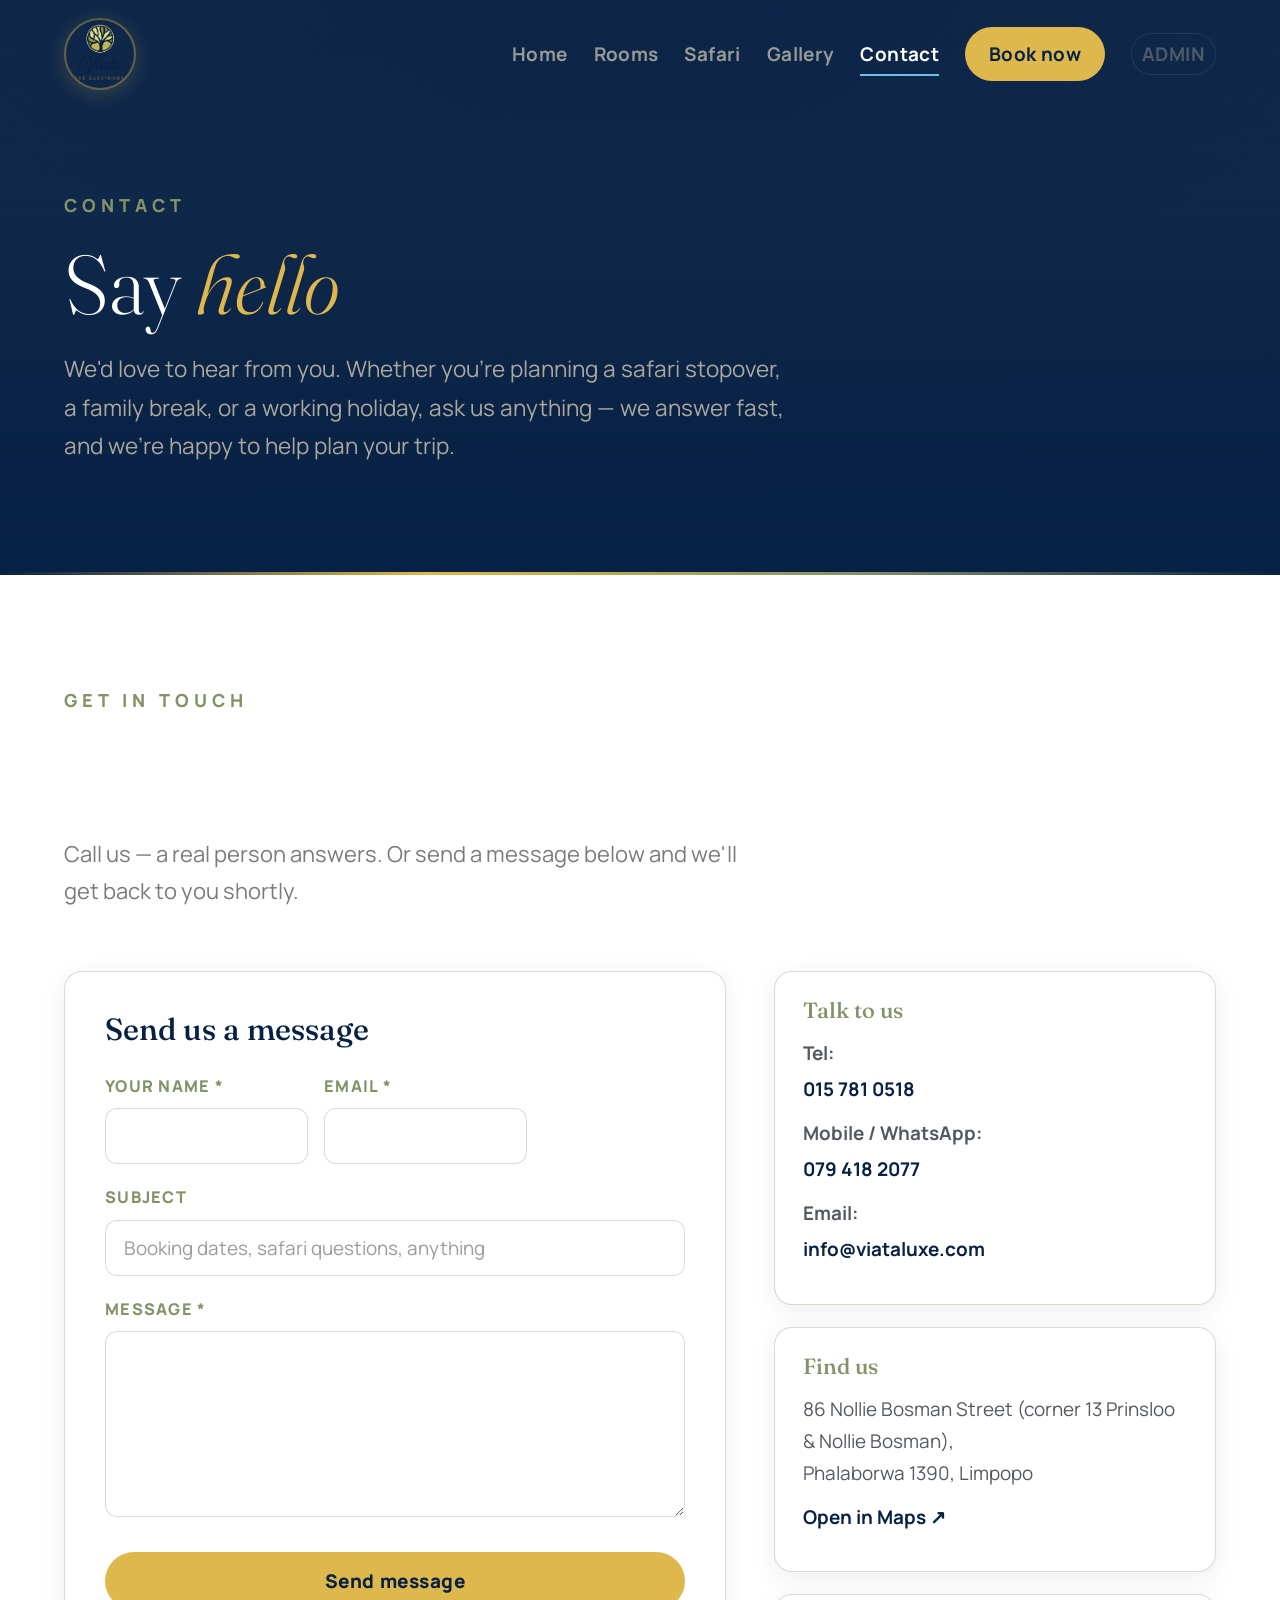
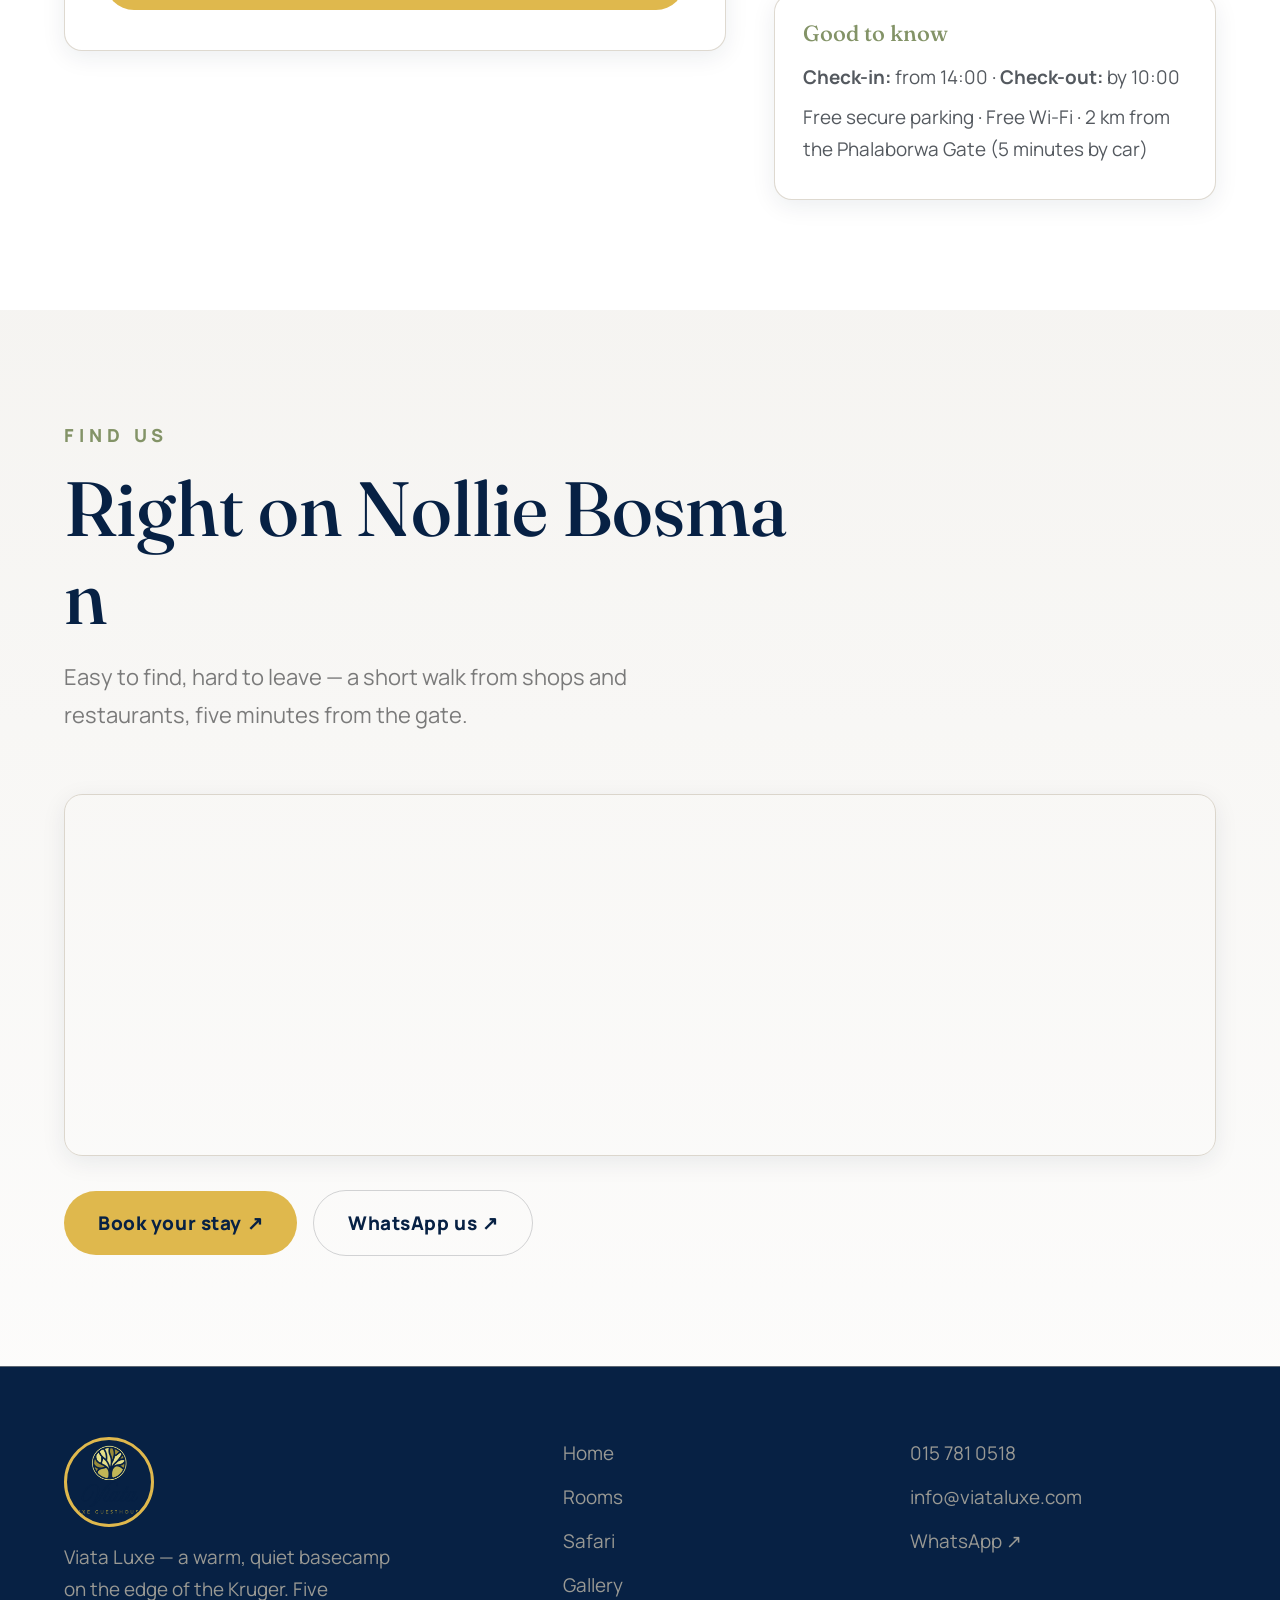
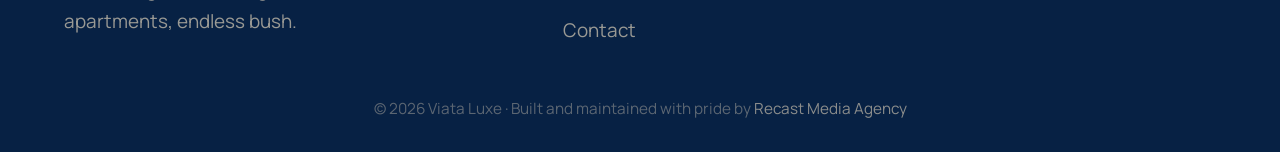
==== commit a5efc66b: "Redesign navbar: floating center logo, responsive sizing, scroll lock, Escape key - Desktop: logo le" ====
--- a/html/contact.html
+++ b/html/contact.html
@@ -19,8 +19,7 @@
   <header class="nav" id="nav">
     <div class="nav__inner">
       <a class="nav__brand" href="index.html" aria-label="Viata Luxe — home">
-        <img class="nav__logo" src="../images/logo-official.png" alt="Viata Luxe Guesthouse" width="80" height="80">
-
+        <img class="nav__logo" src="../images/logo-official.png" alt="Viata Luxe Guesthouse" width="72" height="72">
       </a>
       <button class="nav__toggle" id="navToggle" aria-expanded="false" aria-controls="navMenu" aria-label="Open menu">
         <span></span><span></span><span></span>
--- a/css/style.css
+++ b/css/style.css
@@ -114,7 +114,8 @@
 /* ---------- Navigation ---------- */
 .nav {
   position: fixed; top: 0; left: 0; right: 0; z-index: 200;
-  padding: 18px 0; transition: padding 0.35s var(--ease), background 0.35s, box-shadow 0.35s;
+  padding: 18px 0;
+  transition: padding 0.35s var(--ease), background 0.35s, box-shadow 0.35s;
 }
 .nav.is-scrolled {
   padding: 8px 0;
@@ -126,19 +127,22 @@
   max-width: 1200px; margin: 0 auto; padding: 0 24px;
   display: flex; align-items: center; justify-content: space-between; gap: 16px;
 }
-.nav__brand { display: flex; align-items: center; gap: 12px; color: var(--taupe); }
+.nav__brand {
+  display: flex; align-items: center; gap: 12px; color: var(--taupe);
+  text-decoration: none;
+}
 .nav__brand:hover { color: var(--taupe); }
 .nav__logo {
-  flex-shrink: 0; width: 80px; height: 80px;
+  flex-shrink: 0; width: 72px; height: 72px;
   border-radius: 50%; object-fit: cover;
-  border: 3px solid var(--gold);
-  box-shadow: 0 4px 20px rgba(223, 184, 77, 0.25);
-  transition: transform 0.4s var(--ease), box-shadow 0.4s var(--ease), border-color 0.4s var(--ease);
-  position: relative; z-index: 210;
+  border: 2px solid rgba(223, 184, 77, 0.4);
+  background: var(--cream);
+  box-shadow: 0 4px 20px rgba(223, 184, 77, 0.2);
+  transition: transform 0.4s var(--ease), box-shadow 0.4s var(--ease), border-color 0.3s;
 }
 .nav__logo:hover {
-  transform: scale(1.12) rotate(3deg);
-  box-shadow: 0 6px 30px rgba(223, 184, 77, 0.45), 0 0 0 6px rgba(223, 184, 77, 0.15);
+  transform: scale(1.1) rotate(3deg);
+  box-shadow: 0 6px 30px rgba(223, 184, 77, 0.4), 0 0 0 6px rgba(223, 184, 77, 0.12);
   border-color: var(--sage);
 }
 .nav__menu { display: flex; align-items: center; gap: 26px; }
@@ -147,7 +151,7 @@
   position: relative; padding: 6px 0;
 }
 .nav__menu a::after {
-  content: ""; position: absolute; left: 0; bottom: 0; height: 2px; width: 0%;
+  content: ""; position: absolute; left: 0; bottom: 0; height: 2px; width: 0;
   background: var(--sky); transition: width 0.3s var(--ease);
 }
 .nav__menu a:hover { color: var(--white); }
@@ -160,7 +164,7 @@
 }
 .nav__cta:hover { background: var(--sage); color: var(--white) !important; }
 .nav__admin {
-  font-size: 0.72rem; font-weight: 600; letter-spacing: 0.08em; text-transform: uppercase;
+  font-size: 0.78rem; font-weight: 600; letter-spacing: 0.08em; text-transform: uppercase;
   color: rgba(195, 187, 170, 0.35) !important; padding: 4px 10px !important;
   border: 1px solid rgba(195, 187, 170, 0.12); border-radius: 999px;
   transition: color 0.3s, border-color 0.3s, background 0.3s;
@@ -664,7 +668,7 @@
   max-width: 1200px; margin: 0 auto; padding: 0 24px;
   display: grid; grid-template-columns: 1.2fr 0.8fr 0.8fr; gap: 40px; align-items: start;
 }
-.footer__brand .footer__logo { margin-bottom: 14px; border-radius: 50%; width: 90px; height: 90px; object-fit: cover; }
+.footer__brand .footer__logo { margin-bottom: 14px; border-radius: 50%; width: 90px; height: 90px; object-fit: cover; background: var(--cream); border: 3px solid var(--gold); }
 .footer__brand p { color: rgba(195, 187, 170, 0.78); font-size: 1.05rem; max-width: 340px; margin: 0; }
 .footer__nav, .footer__contact { display: grid; gap: 12px; align-content: start; }
 .footer__nav a, .footer__contact a { color: rgba(195, 187, 170, 0.78); font-size: 1.05rem; }
@@ -704,6 +708,14 @@
 
 /* ---------- Responsive ---------- */
 @media (max-width: 1024px) {
+  /* --- Floating logo: center on tablet, push out below nav --- */
+  .nav__inner { justify-content: center; padding-bottom: 46px; overflow: visible; }
+  .nav__brand { position: absolute; left: 50%; bottom: -30px; transform: translateX(-50%); z-index: 220; }
+  .nav__logo { width: 68px; height: 68px; }
+  .nav__menu { gap: 16px; }
+  .nav__menu a { font-size: 0.95rem; }
+  .nav__admin { font-size: 0.7rem; }
+
   .place__grid { grid-template-columns: 1fr 1fr; }
   .place__copy { grid-column: 1 / -1; }
   .safari__grid { grid-template-columns: 1fr 1fr; }
@@ -712,7 +724,7 @@
   .book__grid, .contact__grid { grid-template-columns: 1fr; }
   .moments__grid { grid-template-columns: 1fr 1fr; }
   .rooms__teaser { grid-template-columns: 1fr 1fr; }
-  .info-panels { grid-template-columns: 1fr 1fr; }
+  .info-panels { grid-template-columns: 1fr 2fr; }
 }
 
 @media (max-width: 768px) {
@@ -720,21 +732,39 @@
   .page-hero { padding: 150px 0 80px; }
   .hero__slidebar { bottom: 100px; }
   .hero__slidebar-caption { font-size: 1.05rem; }
+
+  /* --- Nav: mobile layout --- */
+  .nav { overflow: visible; }
+  .nav__inner { justify-content: space-between; padding-bottom: 0; overflow: visible; }
+  .nav__brand { position: static; transform: none; }
+  .nav__logo { width: 52px; height: 52px; }
   .nav__toggle { display: flex; }
   .nav__menu {
-    position: fixed; top: 0; right: 0; bottom: 0; width: min(320px, 82vw);
-    flex-direction: column; align-items: flex-start; gap: 8px;
-    background: rgba(7, 33, 68, 0.97); backdrop-filter: blur(16px);
-    padding: 100px 34px 40px; transform: translateX(100%);
+    position: fixed; top: 0; right: 0; bottom: 0; width: min(320px, 85vw);
+    flex-direction: column; align-items: flex-start; gap: 6px;
+    background: rgba(7, 33, 68, 0.98); backdrop-filter: blur(20px);
+    padding: 24px 34px 40px; transform: translateX(100%);
     transition: transform 0.45s var(--ease), visibility 0s linear 0.45s;
     visibility: hidden;
-    border-left: 1px solid var(--taupe-45);
+    border-left: 1px solid rgba(195, 187, 170, 0.15);
     overflow-y: auto;
+    z-index: 250;
   }
   .nav__menu.is-open { transform: none; visibility: visible; transition: transform 0.45s var(--ease); }
-  .nav__menu a { font-size: 1.25rem; padding: 12px 0; width: 100%; }
-  .nav__admin { font-size: 0.85rem; width: auto; text-align: left; }
-  .nav__cta { width: auto; }
+  .nav__menu a { font-size: 1.2rem; padding: 10px 0; width: 100%; }
+  .nav__admin {
+    font-size: 0.8rem; width: auto; text-align: left;
+    color: rgba(195, 187, 170, 0.55) !important;
+    border-color: rgba(195, 187, 170, 0.25);
+  }
+  .nav__admin:hover {
+    color: var(--white) !important;
+    border-color: var(--gold);
+    background: rgba(223, 184, 77, 0.15);
+  }
+  .nav__cta { width: auto; margin-top: 4px; }
+  body.nav-open { overflow: hidden; }
+
   .room { grid-template-columns: 1fr; gap: 34px; }
   .room--flip .room__media, .room--flip .room__body { order: 0; }
   .amenities__grid { grid-template-columns: 1fr; }
@@ -750,6 +780,12 @@
 }
 
 @media (max-width: 480px) {
+  /* --- Small phone nav --- */
+  .nav__logo { width: 44px; height: 44px; }
+  .nav__toggle { width: 40px; height: 40px; gap: 6px; padding: 8px; }
+  .nav__toggle span { height: 2px; }
+  .nav__menu { width: 100vw; padding: 20px 28px 36px; }
+
   .gallery__grid { grid-template-columns: 1fr; }
   .hero__cta { flex-direction: column; }
   .btn { width: 100%; }
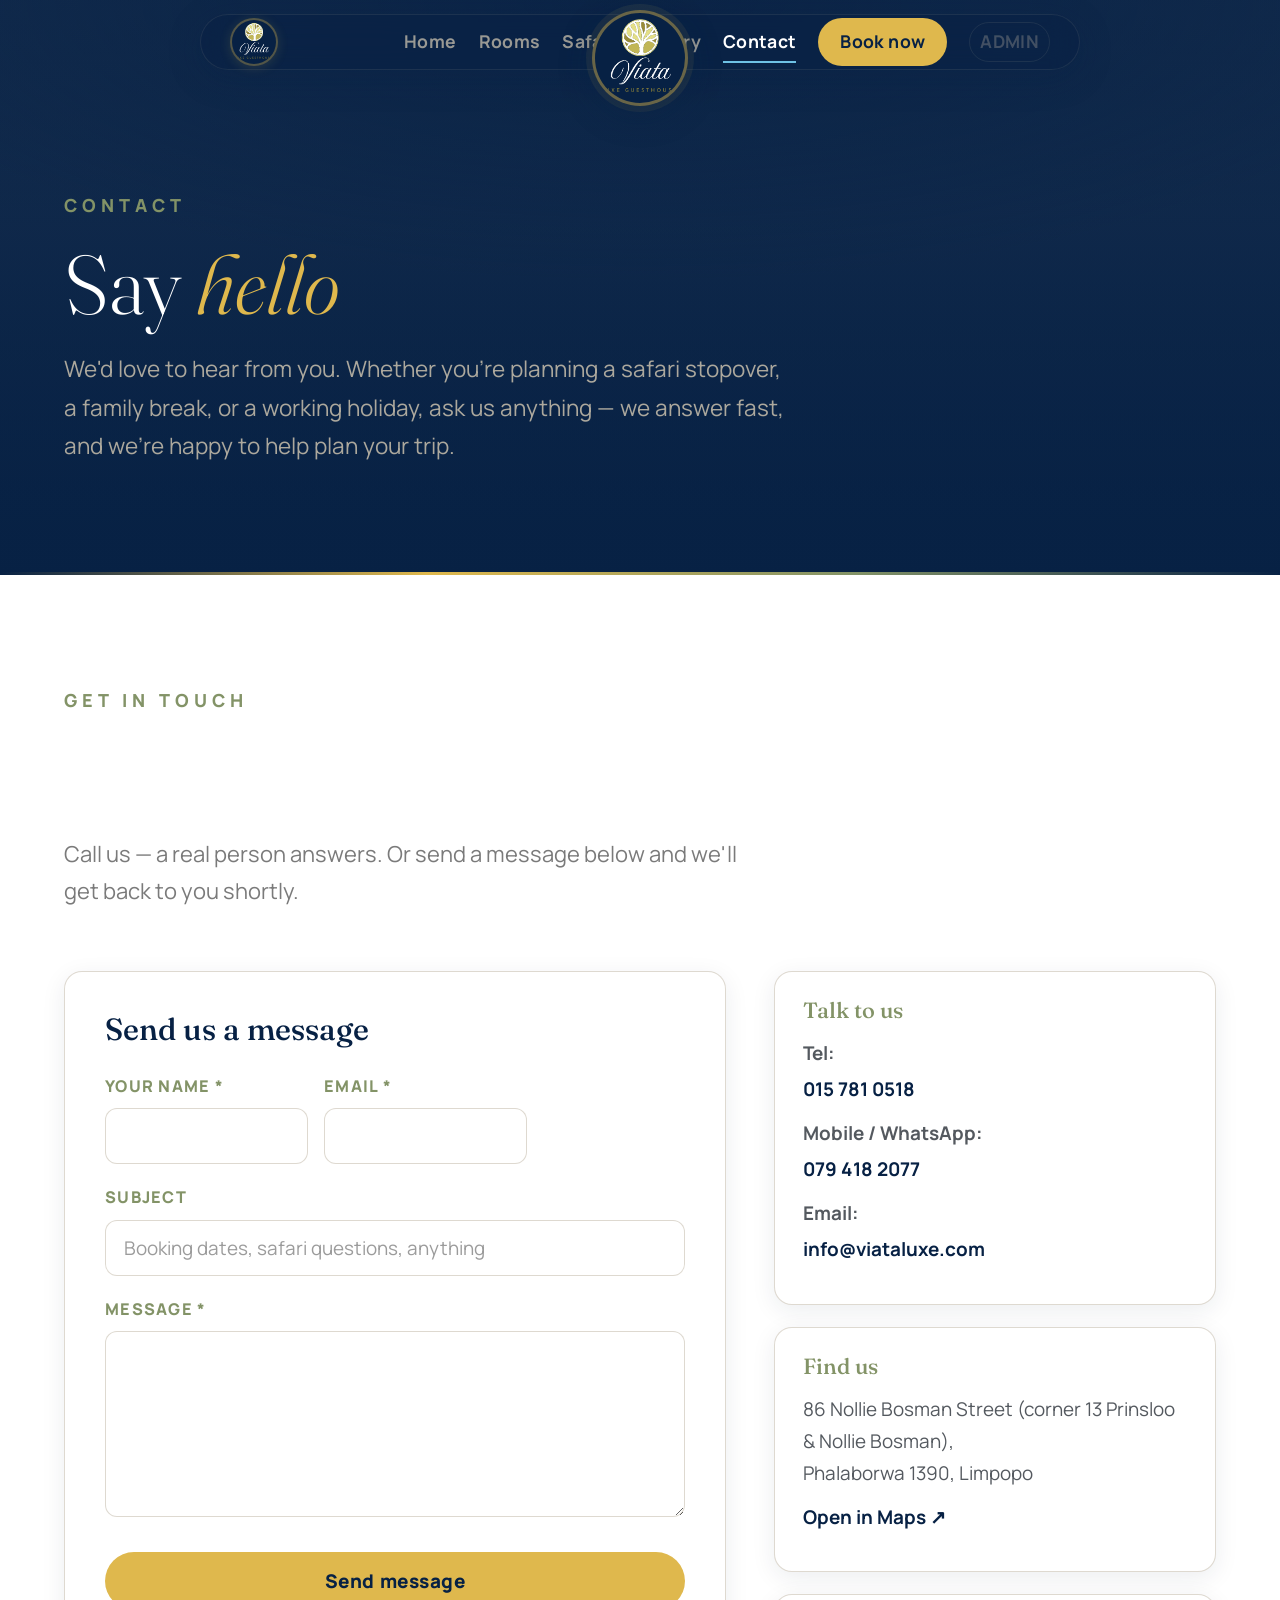
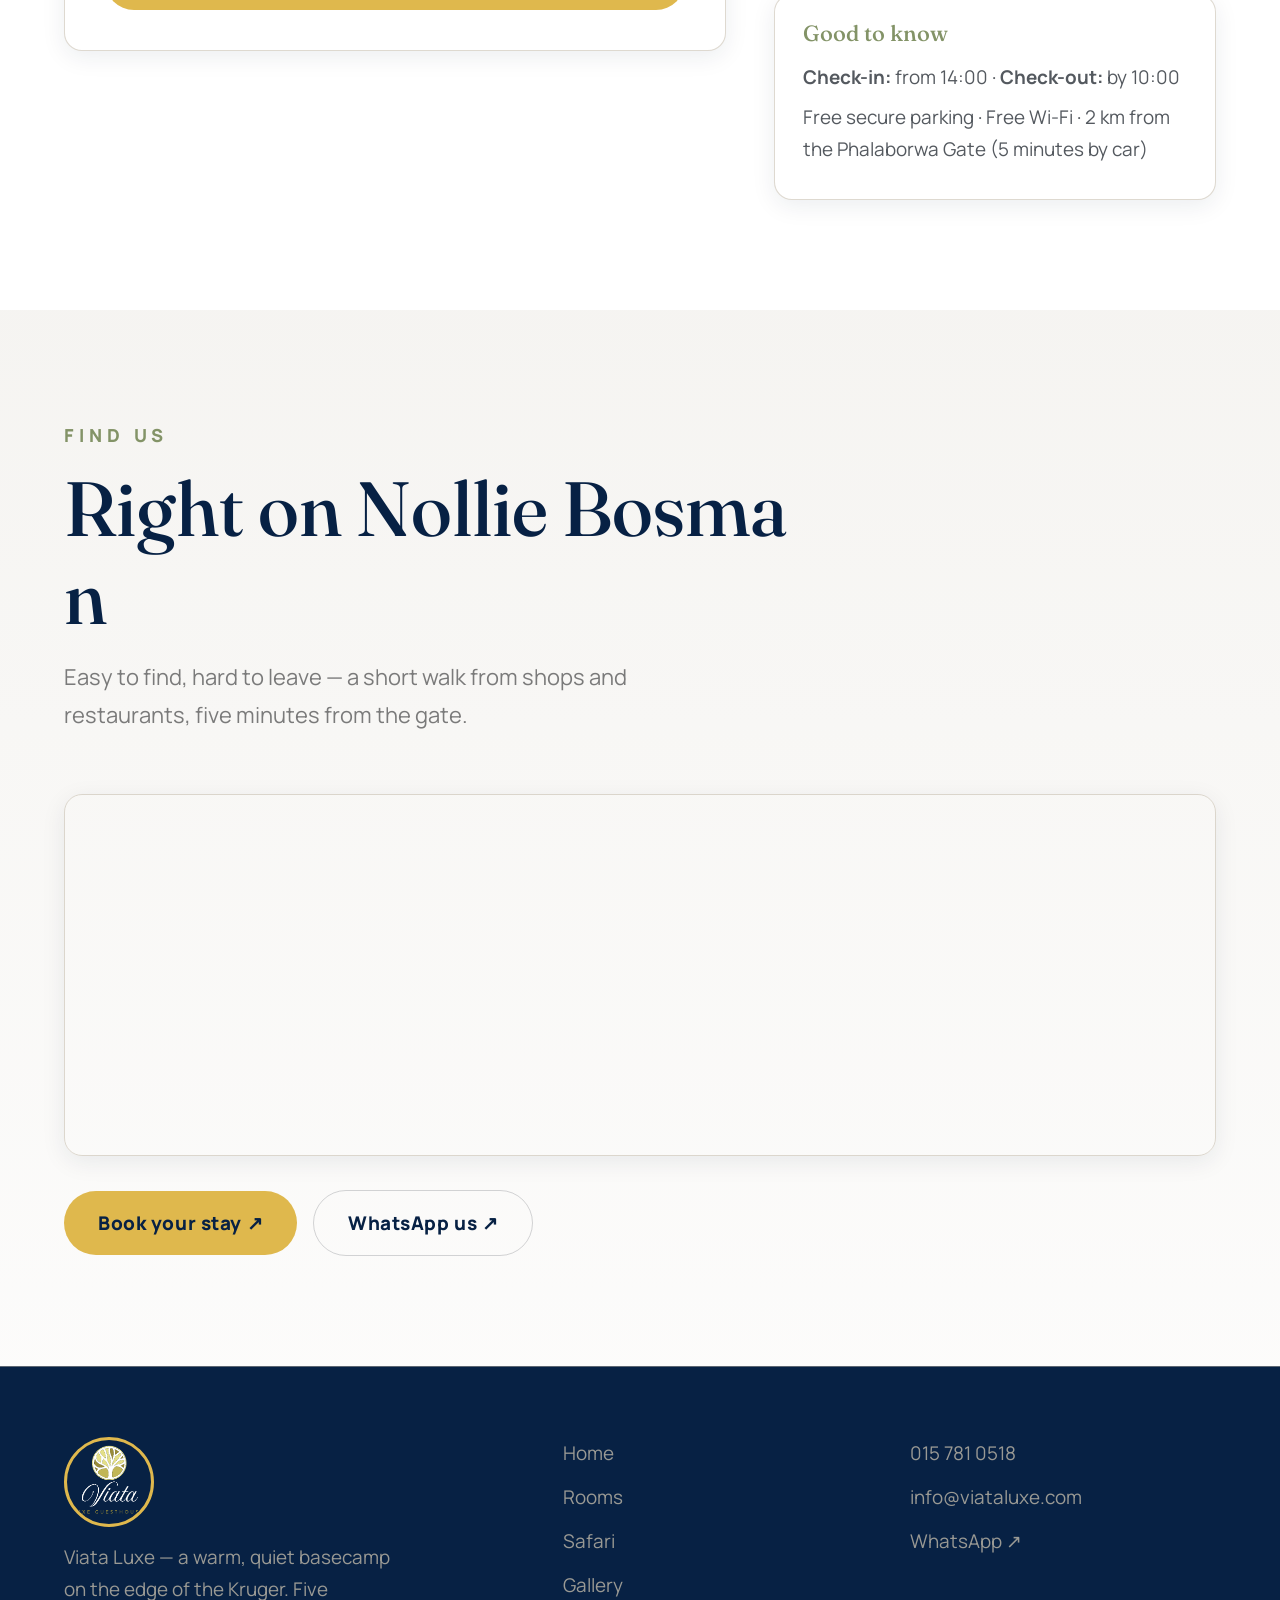
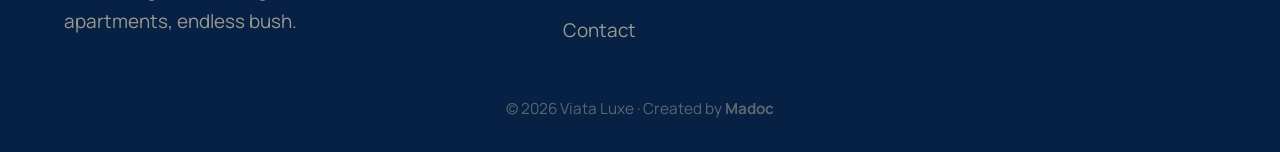
==== commit bc8d4032: "feat(nav): floating pill navbar with centered logo - Desktop: transparent pill-shaped nav with 96px " ====
--- a/html/contact.html
+++ b/html/contact.html
@@ -19,7 +19,7 @@
   <header class="nav" id="nav">
     <div class="nav__inner">
       <a class="nav__brand" href="index.html" aria-label="Viata Luxe — home">
-        <img class="nav__logo" src="../images/logo-official.png" alt="Viata Luxe Guesthouse" width="72" height="72">
+        <img class="nav__logo" src="../images/logo-official.png" alt="Viata Luxe Guesthouse" width="48" height="48">
       </a>
       <button class="nav__toggle" id="navToggle" aria-expanded="false" aria-controls="navMenu" aria-label="Open menu">
         <span></span><span></span><span></span>
@@ -34,6 +34,7 @@
         <a href="admin/" class="nav__admin" aria-label="Admin area">Admin</a>
       </nav>
     </div>
+    <img class="nav__logo-float" src="../images/logo-official.png" alt="Viata Luxe Guesthouse" width="96" height="96">
   </header>
 
   <main id="main">
@@ -142,7 +143,7 @@
         <a href="https://wa.me/27794182077" target="_blank" rel="noopener">WhatsApp ↗</a>
       </div>
     </div>
-    <p class="footer__base">© <span id="year">2026</span> Viata Luxe · Built and maintained with pride by <a href="https://recastmedia.agency" target="_blank" rel="noopener">Recast Media Agency</a></p>
+    <p class="footer__base">© <span id="year">2026</span> Viata Luxe · Created by <strong>Madoc</strong></p>
   </footer>
 
   <!-- Lightbox -->
--- a/css/style.css
+++ b/css/style.css
@@ -58,7 +58,7 @@
 
 /* ---------- Base ---------- */
 *, *::before, *::after { box-sizing: border-box; margin: 0; padding: 0; }
-html { scroll-behavior: smooth; scroll-padding-top: 90px; font-size: 18px; }
+html { scroll-behavior: smooth; scroll-padding-top: 120px; font-size: 18px; }
 body {
   font-family: var(--font-body);
   background: var(--white);
@@ -114,40 +114,44 @@
 /* ---------- Navigation ---------- */
 .nav {
   position: fixed; top: 0; left: 0; right: 0; z-index: 200;
-  padding: 18px 0;
-  transition: padding 0.35s var(--ease), background 0.35s, box-shadow 0.35s;
+  /* desktop: floating centered pill */
+  max-width: 880px; margin: 14px auto 0;
+  border-radius: 999px;
+  background: rgba(7, 33, 68, 0.45);
+  backdrop-filter: blur(14px); -webkit-backdrop-filter: blur(14px);
+  box-shadow: 0 8px 32px rgba(7, 33, 68, 0.25), inset 0 0 0 1px rgba(195, 187, 170, 0.1);
+  transition: background 0.4s var(--ease), box-shadow 0.4s var(--ease), border-radius 0.4s var(--ease);
+  overflow: visible;
 }
 .nav.is-scrolled {
-  padding: 8px 0;
-  background: var(--navy-92);
-  backdrop-filter: blur(12px);
-  box-shadow: 0 4px 24px rgba(7, 33, 68, 0.35);
+  background: rgba(7, 33, 68, 0.92);
+  box-shadow: 0 12px 40px rgba(7, 33, 68, 0.45), inset 0 0 0 1px rgba(195, 187, 170, 0.15);
 }
 .nav__inner {
-  max-width: 1200px; margin: 0 auto; padding: 0 24px;
-  display: flex; align-items: center; justify-content: space-between; gap: 16px;
+  display: flex; align-items: center; justify-content: space-between;
+  padding: 0 30px; gap: 16px; height: 56px;
 }
 .nav__brand {
   display: flex; align-items: center; gap: 12px; color: var(--taupe);
-  text-decoration: none;
+  text-decoration: none; flex-shrink: 0;
 }
 .nav__brand:hover { color: var(--taupe); }
 .nav__logo {
-  flex-shrink: 0; width: 72px; height: 72px;
+  flex-shrink: 0; width: 48px; height: 48px;
   border-radius: 50%; object-fit: cover;
-  border: 2px solid rgba(223, 184, 77, 0.4);
-  background: var(--cream);
-  box-shadow: 0 4px 20px rgba(223, 184, 77, 0.2);
+  border: 2px solid rgba(223, 184, 77, 0.35);
+  background: var(--navy);
+  box-shadow: 0 2px 12px rgba(223, 184, 77, 0.15);
   transition: transform 0.4s var(--ease), box-shadow 0.4s var(--ease), border-color 0.3s;
 }
 .nav__logo:hover {
   transform: scale(1.1) rotate(3deg);
-  box-shadow: 0 6px 30px rgba(223, 184, 77, 0.4), 0 0 0 6px rgba(223, 184, 77, 0.12);
+  box-shadow: 0 6px 30px rgba(223, 184, 77, 0.35), 0 0 0 6px rgba(223, 184, 77, 0.1);
   border-color: var(--sage);
 }
-.nav__menu { display: flex; align-items: center; gap: 26px; }
+.nav__menu { display: flex; align-items: center; gap: 22px; }
 .nav__menu a {
-  color: rgba(195, 187, 170, 0.78); font-size: 1.05rem; font-weight: 700; letter-spacing: 0.02em;
+  color: rgba(195, 187, 170, 0.78); font-size: 0.98rem; font-weight: 700; letter-spacing: 0.02em;
   position: relative; padding: 6px 0;
 }
 .nav__menu a::after {
@@ -160,26 +164,42 @@
 .nav__menu a[aria-current="page"], .nav__menu a.is-active { color: var(--white); }
 .nav__cta {
   background: var(--gold); color: var(--navy) !important; border-radius: 999px;
-  padding: 11px 24px !important; font-weight: 800; font-size: 1rem;
+  padding: 9px 22px !important; font-weight: 800; font-size: 0.95rem;
 }
 .nav__cta:hover { background: var(--sage); color: var(--white) !important; }
 .nav__admin {
-  font-size: 0.78rem; font-weight: 600; letter-spacing: 0.08em; text-transform: uppercase;
-  color: rgba(195, 187, 170, 0.35) !important; padding: 4px 10px !important;
-  border: 1px solid rgba(195, 187, 170, 0.12); border-radius: 999px;
+  font-size: 0.72rem; font-weight: 600; letter-spacing: 0.08em; text-transform: uppercase;
+  color: rgba(195, 187, 170, 0.3) !important; padding: 4px 10px !important;
+  border: 1px solid rgba(195, 187, 170, 0.1); border-radius: 999px;
   transition: color 0.3s, border-color 0.3s, background 0.3s;
 }
 .nav__admin:hover {
-  color: var(--white) !important; border-color: var(--gold); background: rgba(223, 184, 77, 0.12);
+  color: var(--white) !important; border-color: var(--gold); background: rgba(223, 184, 77, 0.1);
 }
 .nav__toggle {
-  display: none; background: none; border: 0; width: 46px; height: 46px;
-  flex-direction: column; justify-content: center; gap: 8px; padding: 10px;
+  display: none; background: none; border: 0; width: 44px; height: 44px;
+  flex-direction: column; justify-content: center; gap: 7px; padding: 10px;
 }
 .nav__toggle span { display: block; height: 2.5px; background: var(--taupe); border-radius: 2px; transition: 0.3s var(--ease); }
 .nav__toggle[aria-expanded="true"] span:nth-child(1) { transform: translateY(9px) rotate(45deg); }
 .nav__toggle[aria-expanded="true"] span:nth-child(2) { opacity: 0; }
 .nav__toggle[aria-expanded="true"] span:nth-child(3) { transform: translateY(-9px) rotate(-45deg); }
+
+/* --- Big floating logo below pill (desktop) --- */
+.nav__logo-float {
+  position: absolute; left: 50%; bottom: -36px; transform: translateX(-50%);
+  width: 96px; height: 96px; border-radius: 50%; object-fit: cover;
+  border: 3px solid rgba(223, 184, 77, 0.45);
+  background: var(--navy);
+  box-shadow: 0 8px 32px rgba(7, 33, 68, 0.4), 0 0 0 6px rgba(223, 184, 77, 0.08);
+  z-index: 230;
+  transition: transform 0.4s var(--ease), box-shadow 0.4s var(--ease), border-color 0.3s;
+}
+.nav__logo-float:hover {
+  transform: translateX(-50%) scale(1.08);
+  box-shadow: 0 12px 40px rgba(7, 33, 68, 0.5), 0 0 0 10px rgba(223, 184, 77, 0.12);
+  border-color: var(--sage);
+}
 
 /* ---------- Buttons ---------- */
 .btn {
@@ -708,12 +728,17 @@
 
 /* ---------- Responsive ---------- */
 @media (max-width: 1024px) {
-  /* --- Floating logo: center on tablet, push out below nav --- */
-  .nav__inner { justify-content: center; padding-bottom: 46px; overflow: visible; }
-  .nav__brand { position: absolute; left: 50%; bottom: -30px; transform: translateX(-50%); z-index: 220; }
-  .nav__logo { width: 68px; height: 68px; }
+  /* --- Tablet: full-width floating bar, logo hidden in pill, big float logo below --- */
+  .nav { max-width: 100%; margin: 10px 16px 0; border-radius: 18px; }
+  .nav__inner { height: 50px; padding: 0 22px; justify-content: center; overflow: visible; }
+  .nav__brand { display: none; }
+  .nav__logo-float {
+    display: block !important;
+    position: absolute; left: 50%; bottom: -30px; transform: translateX(-50%);
+    width: 80px; height: 80px; z-index: 230;
+  }
   .nav__menu { gap: 16px; }
-  .nav__menu a { font-size: 0.95rem; }
+  .nav__menu a { font-size: 0.92rem; }
   .nav__admin { font-size: 0.7rem; }
 
   .place__grid { grid-template-columns: 1fr 1fr; }
@@ -733,11 +758,11 @@
   .hero__slidebar { bottom: 100px; }
   .hero__slidebar-caption { font-size: 1.05rem; }
 
-  /* --- Nav: mobile layout --- */
-  .nav { overflow: visible; }
-  .nav__inner { justify-content: space-between; padding-bottom: 0; overflow: visible; }
+  /* --- Nav: mobile — logo left, hamburger right, no pill --- */
+  .nav { margin: 10px 10px 0; border-radius: 16px; overflow: visible; }
+  .nav__inner { justify-content: space-between; padding-bottom: 0; overflow: visible; height: 52px; padding: 0 18px; }
   .nav__brand { position: static; transform: none; }
-  .nav__logo { width: 52px; height: 52px; }
+  .nav__logo { width: 56px; height: 56px; }
   .nav__toggle { display: flex; }
   .nav__menu {
     position: fixed; top: 0; right: 0; bottom: 0; width: min(320px, 85vw);
@@ -764,6 +789,7 @@
   }
   .nav__cta { width: auto; margin-top: 4px; }
   body.nav-open { overflow: hidden; }
+  .nav__logo-float { display: none !important; }
 
   .room { grid-template-columns: 1fr; gap: 34px; }
   .room--flip .room__media, .room--flip .room__body { order: 0; }
@@ -781,7 +807,9 @@
 
 @media (max-width: 480px) {
   /* --- Small phone nav --- */
-  .nav__logo { width: 44px; height: 44px; }
+  .nav { margin: 6px 6px 0; border-radius: 14px; }
+  .nav__logo { width: 48px; height: 48px; }
+  .nav__inner { height: 48px; padding: 0 14px; }
   .nav__toggle { width: 40px; height: 40px; gap: 6px; padding: 8px; }
   .nav__toggle span { height: 2px; }
   .nav__menu { width: 100vw; padding: 20px 28px 36px; }
